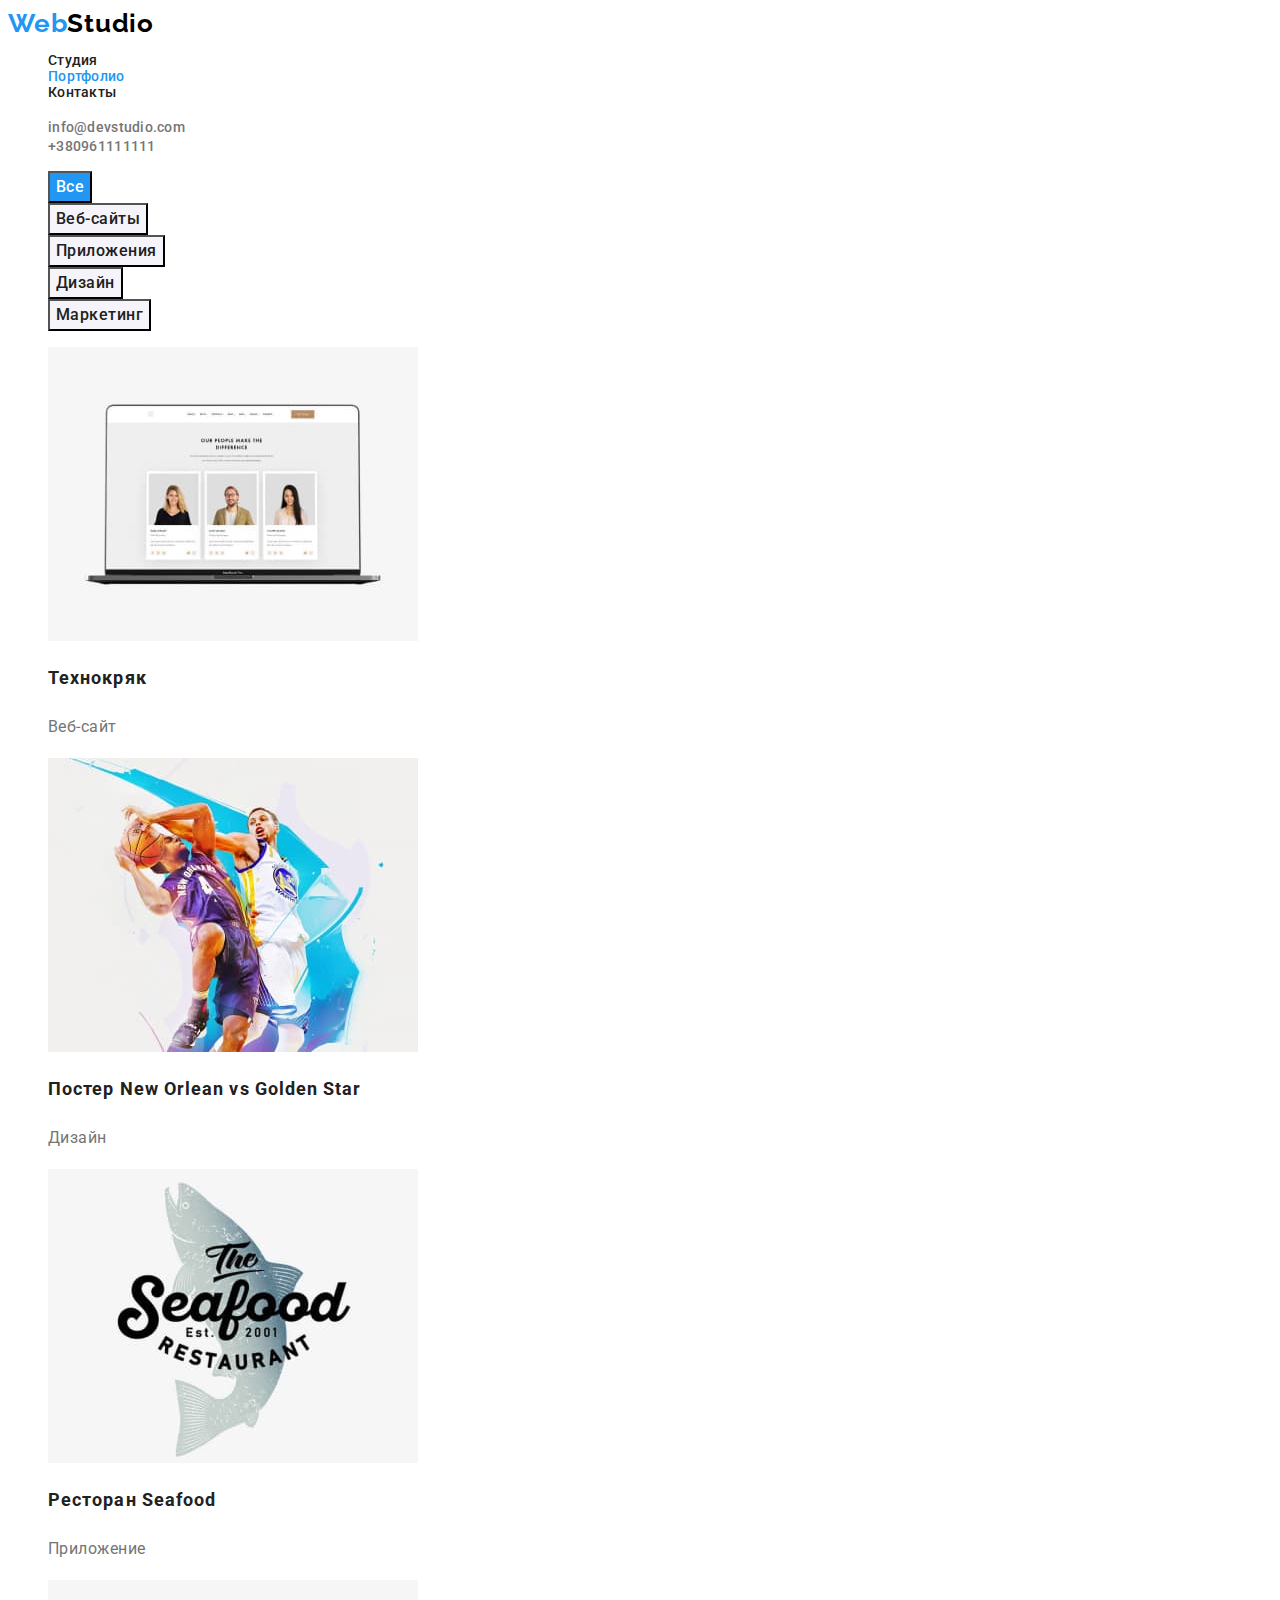
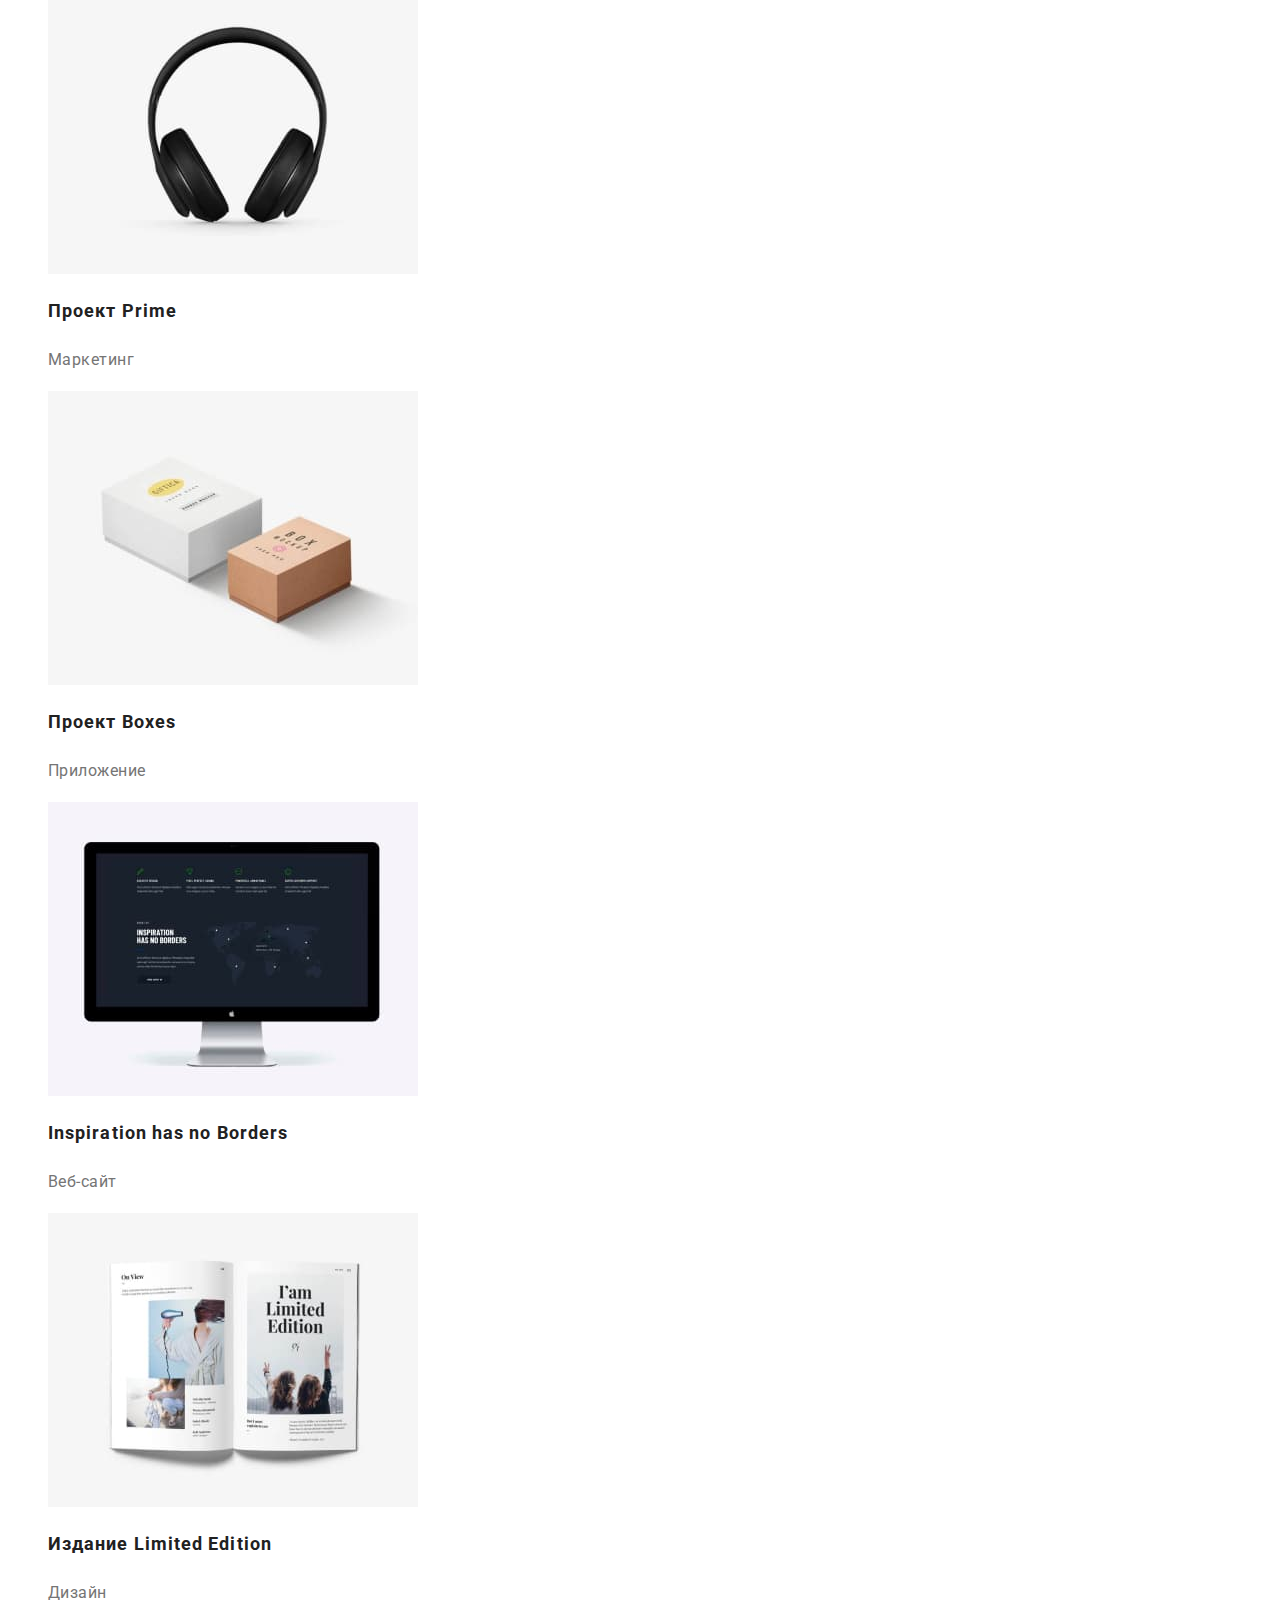
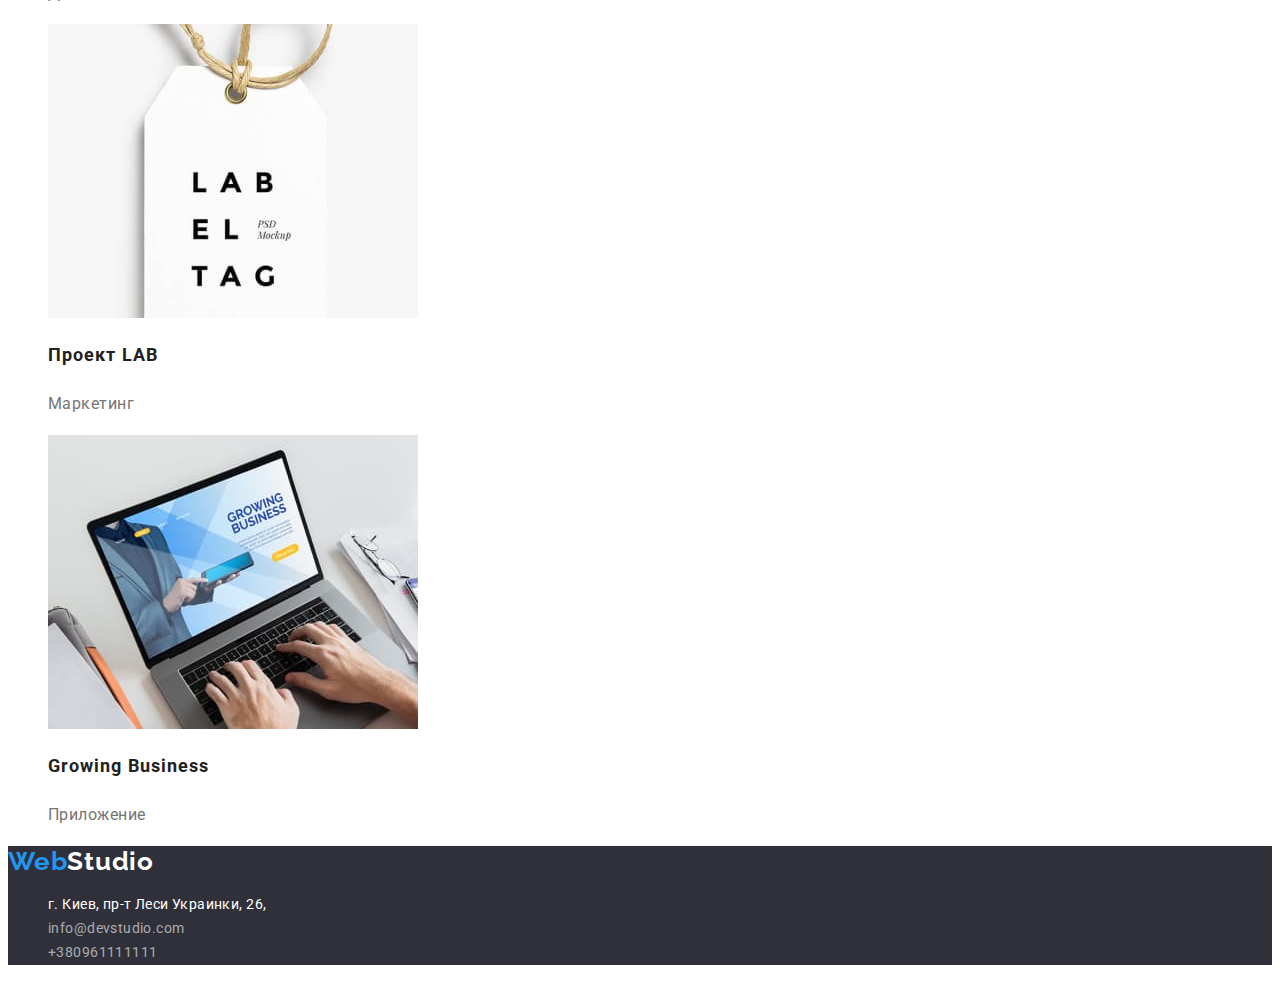
==== portfolio.html @ 04b20e1b "Копирует файлы с ДЗ2" ====
<!DOCTYPE html>
<html lang="en">
  <head>
    <meta charset="UTF-8" />
    <meta http-equiv="X-UA-Compatible" content="IE=edge" />
    <meta name="viewport" content="width=device-width, initial-scale=1.0" />
    <title>Портфолио</title>
    <link rel="preconnect" href="https://fonts.googleapis.com" />
    <link rel="preconnect" href="https://fonts.gstatic.com" crossorigin />
    <link
      href="https://fonts.googleapis.com/css2?family=Raleway:wght@400;700&family=Roboto:wght@400;500;700;900&display=swap"
      rel="stylesheet"
    />
    <link rel="stylesheet" href="./css/styles.css" />
  </head>
  <body>
    <header>
      <a href="./index.html" class="logo" lang="en"> Web<span class="logo-header">Studio</span></a>
      <nav>
        <ul class="nav list-item">
          <li><a href="./index.html" class="nav-link">Студия</a></li>
          <li><a href="./portfolio.html" aria-current="page" class="nav-link">Портфолио</a></li>
          <li><a href="" class="nav-link">Контакты</a></li>
        </ul>
      </nav>
      <ul class="nav-contacts list-item">
        <li><a href="mailto:info@devstudio.com" class="nav-mail">info@devstudio.com</a></li>
        <li><a href="tel:+380961111111" class="nav-tel">+380961111111</a></li>
      </ul>
    </header>
    <main>
      <section>
        <!--Скрытый заголовок Примеры проектов-->
        <h1 class="visually-hidden">Примеры проектов</h1>
        <ul class="portfolio list-item">
          <li><button type="button" class="portfolio-btn current-button">Все</button></li>
          <li><button type="button" class="portfolio-btn">Веб-сайты</button></li>
          <li><button type="button" class="portfolio-btn">Приложения</button></li>
          <li><button type="button" class="portfolio-btn">Дизайн</button></li>
          <li><button type="button" class="portfolio-btn">Маркетинг</button></li>
        </ul>
        <ul class="project list-item">
          <li>
            <a href="" class="project-link">
              <img src="./images/technokryak.jpg" alt="Технокряк" width="370" height="294" />
              <h2 class="project-title">Технокряк</h2>
              <p class="project-type">Веб-сайт</p>
            </a>
          </li>
          <li>
            <a href="" class="project-link">
              <img
                src="./images/new-orlean.jpg"
                alt="New Orlean vs Golden Star"
                width="370"
                height="294"
              />
              <h2 class="project-title">
                Постер
                <span lang="en">New Orlean vs Golden Star</span>
              </h2>
              <p class="project-type">Дизайн</p>
            </a>
          </li>
          <li>
            <a href="" class="project-link">
              <img src="./images/seafood.jpg" alt="Seafood" width="370" height="294" />
              <h2 class="project-title">
                Ресторан
                <span lang="en">Seafood</span>
              </h2>
              <p class="project-type">Приложение</p>
            </a>
          </li>
          <li>
            <a href="" class="project-link">
              <img src="./images/prime.jpg" alt="Prime" width="370" height="294" />
              <h2 class="project-title">
                Проект
                <span lang="en">Prime</span>
              </h2>
              <p class="project-type">Маркетинг</p>
            </a>
          </li>
          <li>
            <a href="" class="project-link">
              <img src="./images/boxes.jpg" alt="Boxes" width="370" height="294" />
              <h2 class="project-title">
                Проект
                <span lang="en">Boxes</span>
              </h2>
              <p class="project-type">Приложение</p>
            </a>
          </li>
          <li>
            <a href="" class="project-link">
              <img
                src="./images/inspiration.jpg"
                alt="Inspiration has no Border"
                width="370"
                height="294"
              />
              <h2 class="project-title" lang="en">Inspiration has no Borders</h2>
              <p class="project-type">Веб-сайт</p>
            </a>
          </li>
          <li>
            <a href="" class="project-link">
              <img
                src="./images/limited-edition.jpg"
                alt="Limited Edition"
                width="370"
                height="294"
              />
              <h2 class="project-title">
                Издание
                <span lang="en">Limited Edition</span>
              </h2>
              <p class="project-type">Дизайн</p>
            </a>
          </li>
          <li>
            <a href="" class="project-link">
              <img src="./images/lab.jpg" alt="LAB" width="370" height="294" />
              <h2 class="project-title">
                Проект
                <span lang="en">LAB</span>
              </h2>
              <p class="project-type">Маркетинг</p>
            </a>
          </li>
          <li>
            <a href="" class="project-link">
              <img
                src="./images/growing-business.jpg"
                alt="Growing Business"
                width="370"
                height="294"
              />
              <h2 class="project-title" lang="en">Growing Business</h2>
              <p class="project-type">Приложение</p>
            </a>
          </li>
        </ul>
      </section>
    </main>
    <footer class="footer">
      <a href="./index.html" class="logo" lang="en">Web<span class="logo-footer">Studio</span> </a>
      <address>
        <ul class="footer-contacts list-item">
          <li><a href="" class="footer-address">г. Киев, пр-т Леси Украинки, 26,</a> <br /></li>
          <li><a href="mailto:info@devstudio.com" class="footer-mail">info@devstudio.com</a></li>
          <li><a href="tel:+380961111111" class="footer-tel">+380961111111</a></li>
        </ul>
      </address>
    </footer>
  </body>
</html>
---- css/styles.css ----
/* основной цвет фона - #FFFFFF
вторичный цвет фона - #F5F4FA
цвет заголовков - #212121
цвет текста - #757575
цвет акцента, ховера фокуса - #2196F3
ховер кнопки "заказать услугу" - #188ce8

цвета лого - #2196F3  #000000 #FFFFFF
цвет тел и емейл в футере - rgba(255, 255, 255, 0.6) 
бекграунд цвет футера и заглушки героя - #2F303A */

.visually-hidden {
  position: absolute;
  white-space: nowrap;
  width: 1px;
  height: 1px;
  overflow: hidden;
  border: 0;
  padding: 0;
  clip: rect(0 0 0 0);
  clip-path: inset(50%);
  margin: -1px;
}

:root {
  --main-background-color: #ffffff;
  --secondary-background-color: #f5f4fa;
  --title-color: #212121;
  --text-color: #757575;
  --active-hover-focus-current: #2196f3;
  --main-logo: #2196f3;
  --hover-btn: #188ce8;
  --logo-header: #000000;
  --logo-footer: #ffffff;
  --contacts-footer: rgba(255, 255, 255, 0.6);
  --background-footer-hero: #2f303a;
}

body {
  color: var(--text-color);
  background-color: var(--main-background-color);
  font-family: 'Roboto', sans-serif;
}

.logo {
  color: var(--main-logo);
  font-family: 'Raleway', sans-serif;
  text-decoration: none;
  font-weight: 700;
  font-size: 26px;
  line-height: 1.19;
  letter-spacing: 0.03em;
}

.logo-header {
  color: var(--logo-header);
}

.logo-footer {
  color: var(--logo-footer);
}

.list-item {
  list-style: none;
}

.nav {
  font-weight: 500;
  font-size: 14px;
  line-height: 1.14;
  letter-spacing: 0.02em;
}

.nav-tel,
.nav-mail {
  text-decoration: none;
  color: var(--text-color);
  font-weight: 500;
  font-size: 14px;
  line-height: 1.14;
  letter-spacing: 0.02em;
}

.nav-link {
  color: var(--title-color);
  text-decoration: none;
}

.nav-link:hover,
.nav-link:focus,
.nav-tel:hover,
.nav-tel:focus,
.nav-mail:hover,
.nav-mail:focus,
.footer-mail:hover,
.footer-mail:focus,
.footer-tel:hover,
.footer-tel:focus,
.footer-address:hover,
.footer-address:focus {
  color: var(--active-hover-focus-current);
}

[aria-current] {
  color: var(--active-hover-focus-current);
}

.hero-dummy {
  background-color: var(--background-footer-hero);
}

.hero-title {
  color: #ffffff;
  text-transform: uppercase;
  font-weight: 900;
  font-size: 44px;
  line-height: 1.36;
  text-align: center;
  letter-spacing: 0.06em;
}
.btn {
  font-family: inherit;
  color: #ffffff;
  background-color: var(--active-hover-focus-current);
  font-weight: 700;
  font-size: 16px;
  line-height: 1.88;
  text-align: center;
  letter-spacing: 0.06em;
  cursor: pointer;
}

.btn:hover {
  background-color: var(--hover-btn);
}

.features {
  color: var(--title-color);
  text-transform: uppercase;
  font-weight: 700;
  font-size: 14px;
  line-height: 1.14;
  letter-spacing: 0.03em;
}

.features-text {
  color: var(--text-color);
  font-size: 14px;
  line-height: 1.71;
  letter-spacing: 0.03em;
}

.work {
  color: var(--title-color);
  font-weight: 700;
  font-size: 36px;
  line-height: 1.17;
  text-align: center;
  letter-spacing: 0.03em;
}

.members {
  color: var(--title-color);
  font-weight: 700;
  font-size: 36px;
  line-height: 1.17;
  text-align: center;
  letter-spacing: 0.03em;
}

.member {
  color: var(--title-color);
  font-weight: 500;
  font-size: 16px;
  line-height: 1.19;
  text-align: center;
  letter-spacing: 0.03em;
}
.member-position {
  color: var(--text-color);
  font-size: 16px;
  line-height: 1.19;
  text-align: center;
  letter-spacing: 0.03em;
}

.footer-contacts {
  font-style: normal;
}

.footer-tel,
.footer-mail {
  font-size: 14px;
  line-height: 1.71;
  letter-spacing: 0.03em;
  color: var(--contacts-footer);
  text-decoration: none;
}

.footer-address {
  font-size: 14px;
  line-height: 1.71;
  letter-spacing: 0.03em;
  color: #ffffff;
  text-decoration: none;
}

.project-link {
  text-decoration: none;
}

.project-title {
  color: var(--title-color);
  font-weight: 700;
  font-size: 18px;
  line-height: 2;
  letter-spacing: 0.06em;
}

.project-type {
  color: var(--text-color);
  font-size: 16px;
  line-height: 1.88;
  letter-spacing: 0.03em;
}

.portfolio-btn {
  font-family: inherit;
  color: var(--title-color);
  background-color: var(--secondary-background-color);
  font-weight: 500;
  font-size: 16px;
  line-height: 1.63;
  text-align: center;
  letter-spacing: 0.03em;
  cursor: pointer;
}

.current-button {
  background-color: var(--active-hover-focus-current);
  color: #ffffff;
}

.portfolio-btn:hover,
.portfolio-btn:focus {
  color: #ffffff;
  background-color: #2196f3;
}

.logo-footer {
  color: var(--main-background-color);
  font-family: 'Raleway', sans-serif;
  text-decoration: none;
}

.footer {
  background-color: var(--background-footer-hero);
}
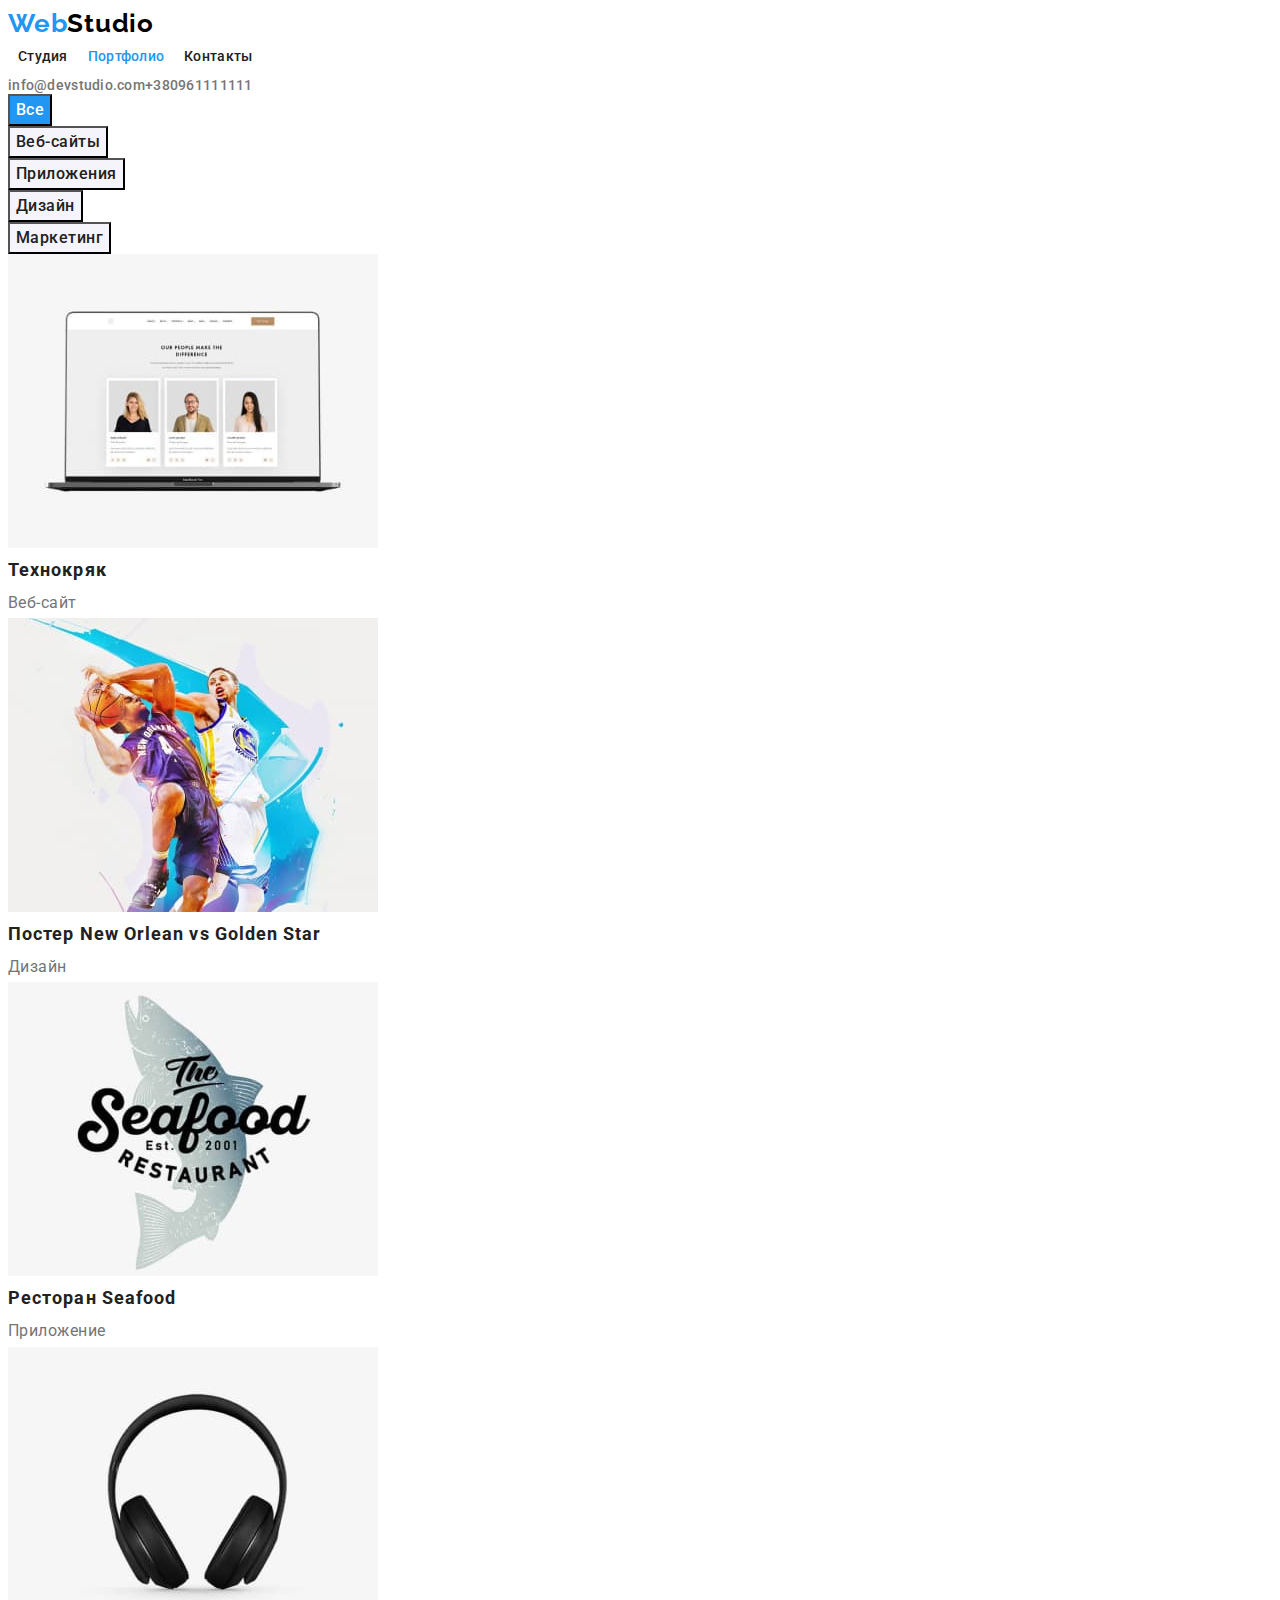
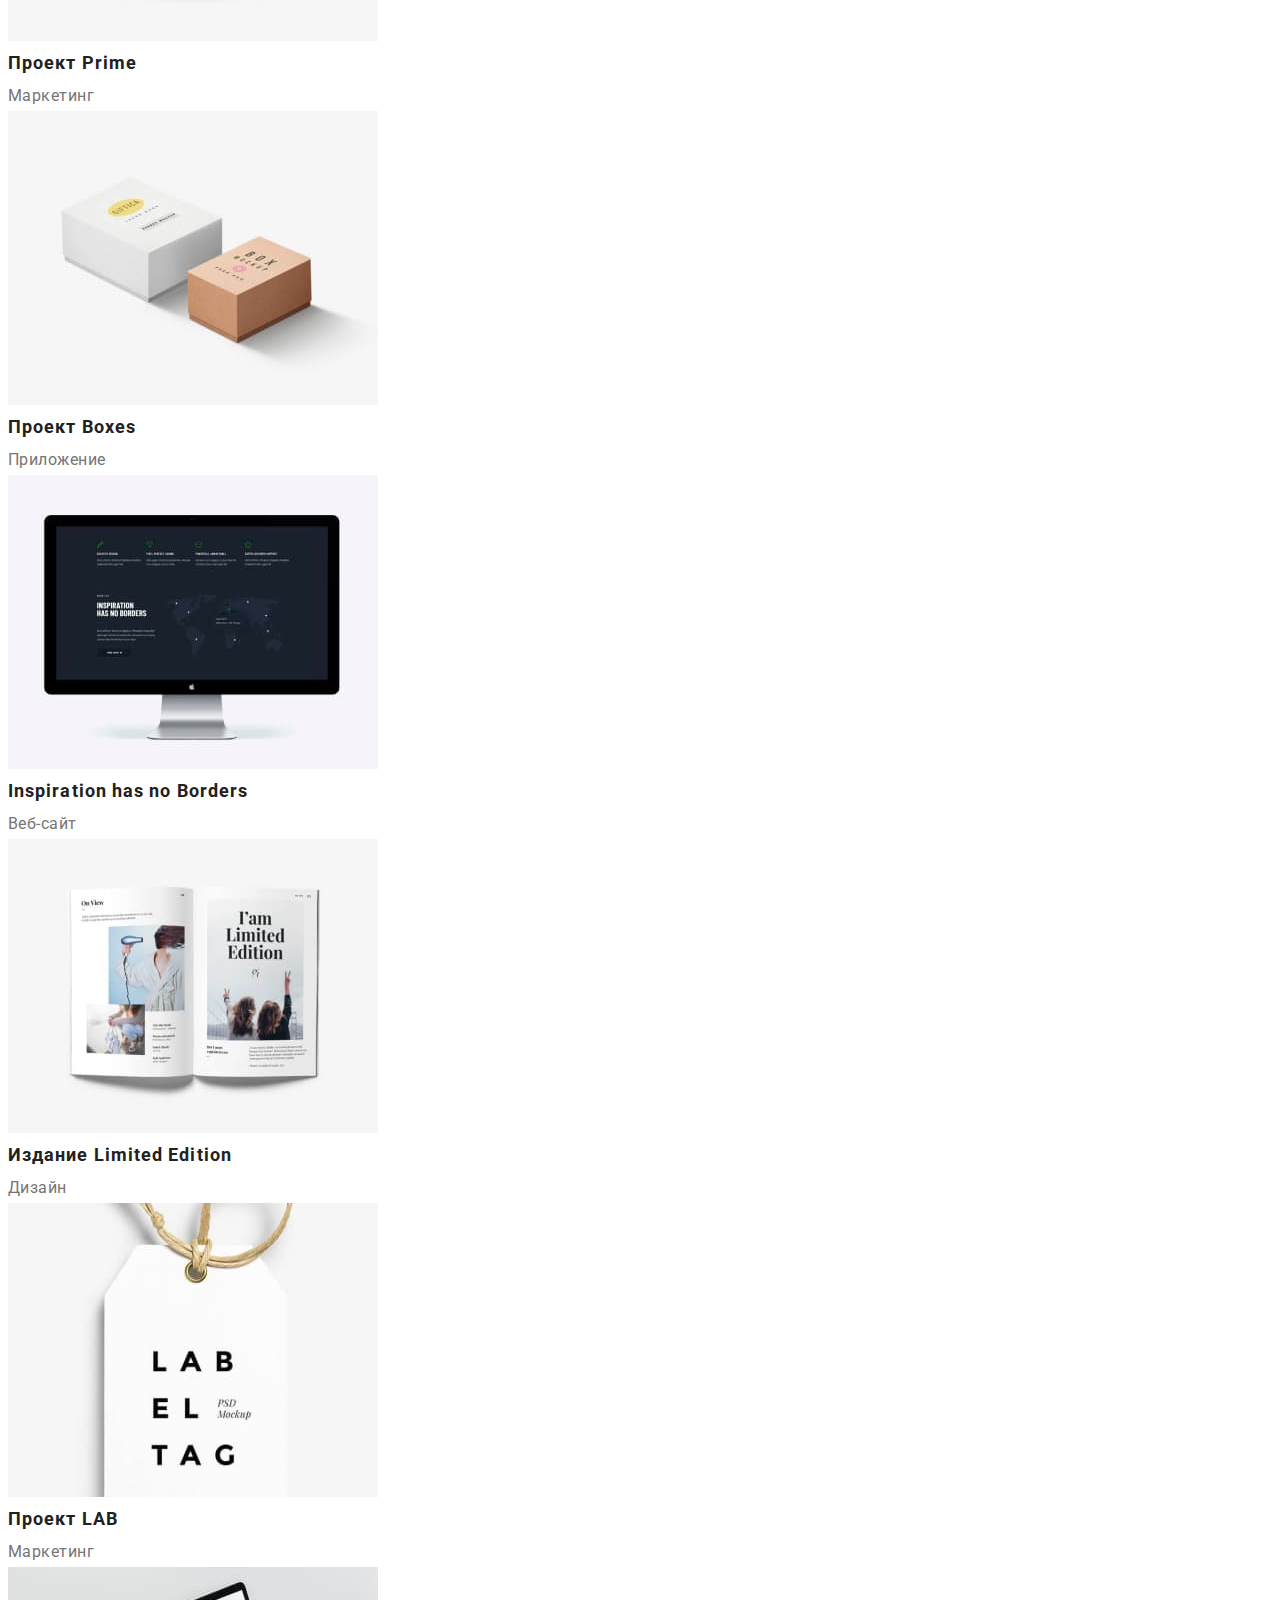
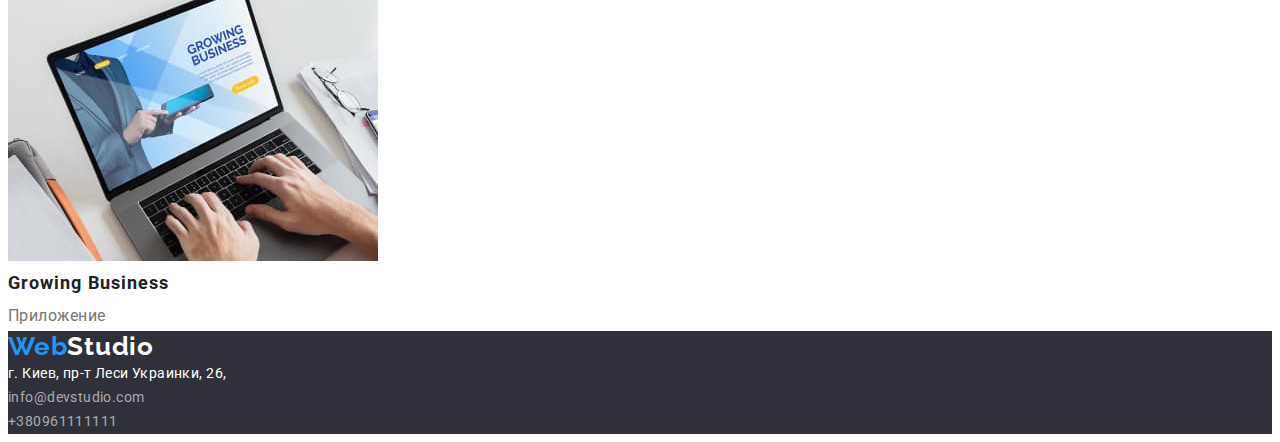
==== commit 6333bc6f: "Оформление навигации через flex" ====
--- a/portfolio.html
+++ b/portfolio.html
@@ -11,6 +11,7 @@
       href="https://fonts.googleapis.com/css2?family=Raleway:wght@400;700&family=Roboto:wght@400;500;700;900&display=swap"
       rel="stylesheet"
     />
+    <link rel="stylesheet" href="node_modules/modern-normalize/modern-normalize.css" />
     <link rel="stylesheet" href="./css/styles.css" />
   </head>
   <body>
--- a/css/styles.css
+++ b/css/styles.css
@@ -36,12 +36,36 @@
   --background-footer-hero: #2f303a;
 }
 
+p,
+h1,
+h2,
+h3,
+h4,
+h5,
+h6 {
+  margin: 0;
+}
+
+ul,
+ol {
+  margin: 0;
+  padding-left: 0;
+}
+
 body {
   color: var(--text-color);
   background-color: var(--main-background-color);
   font-family: 'Roboto', sans-serif;
 }
 
+.container {
+  width: 1200px;
+  margin-left: auto;
+  margin-right: auto;
+  padding-left: 15px;
+  padding-right: 15px;
+  outline: 2px solid red;
+}
 .logo {
   color: var(--main-logo);
   font-family: 'Raleway', sans-serif;
@@ -65,12 +89,17 @@
 }
 
 .nav {
+  display: flex;
   font-weight: 500;
   font-size: 14px;
   line-height: 1.14;
   letter-spacing: 0.02em;
 }
 
+.nav-contacts {
+  display: flex;
+}
+
 .nav-tel,
 .nav-mail {
   text-decoration: none;
@@ -81,9 +110,23 @@
   letter-spacing: 0.02em;
 }
 
+.nav-item {
+  background-color: teal;
+}
+
+.nav-item + .nav-item {
+  margin-left: 50px;
+}
+
 .nav-link {
-  color: var(--title-color);
-  text-decoration: none;
+  display: block;
+  padding: 10px;
+  color: var(--title-color);
+  text-decoration: none;
+}
+
+.nav-contacts-item + .nav-contacts-item {
+  margin-left: 50px;
 }
 
 .nav-link:hover,
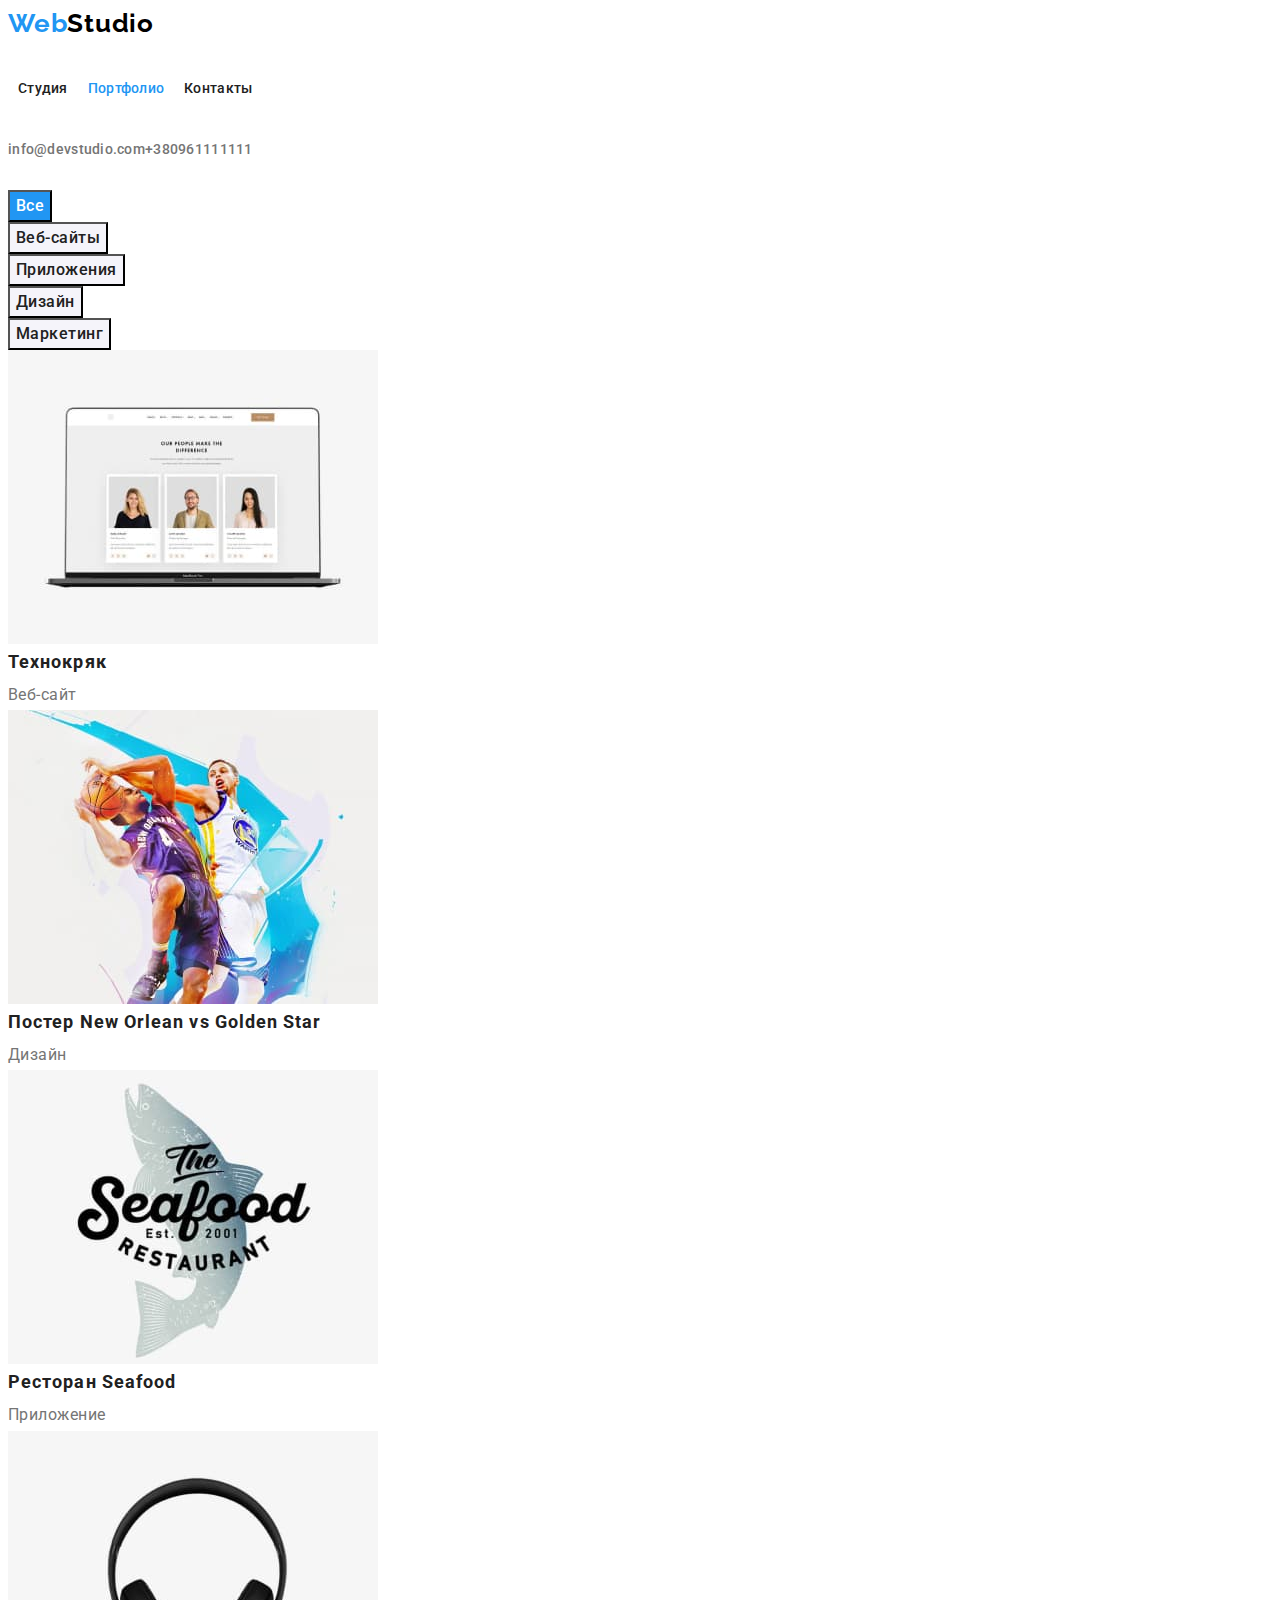
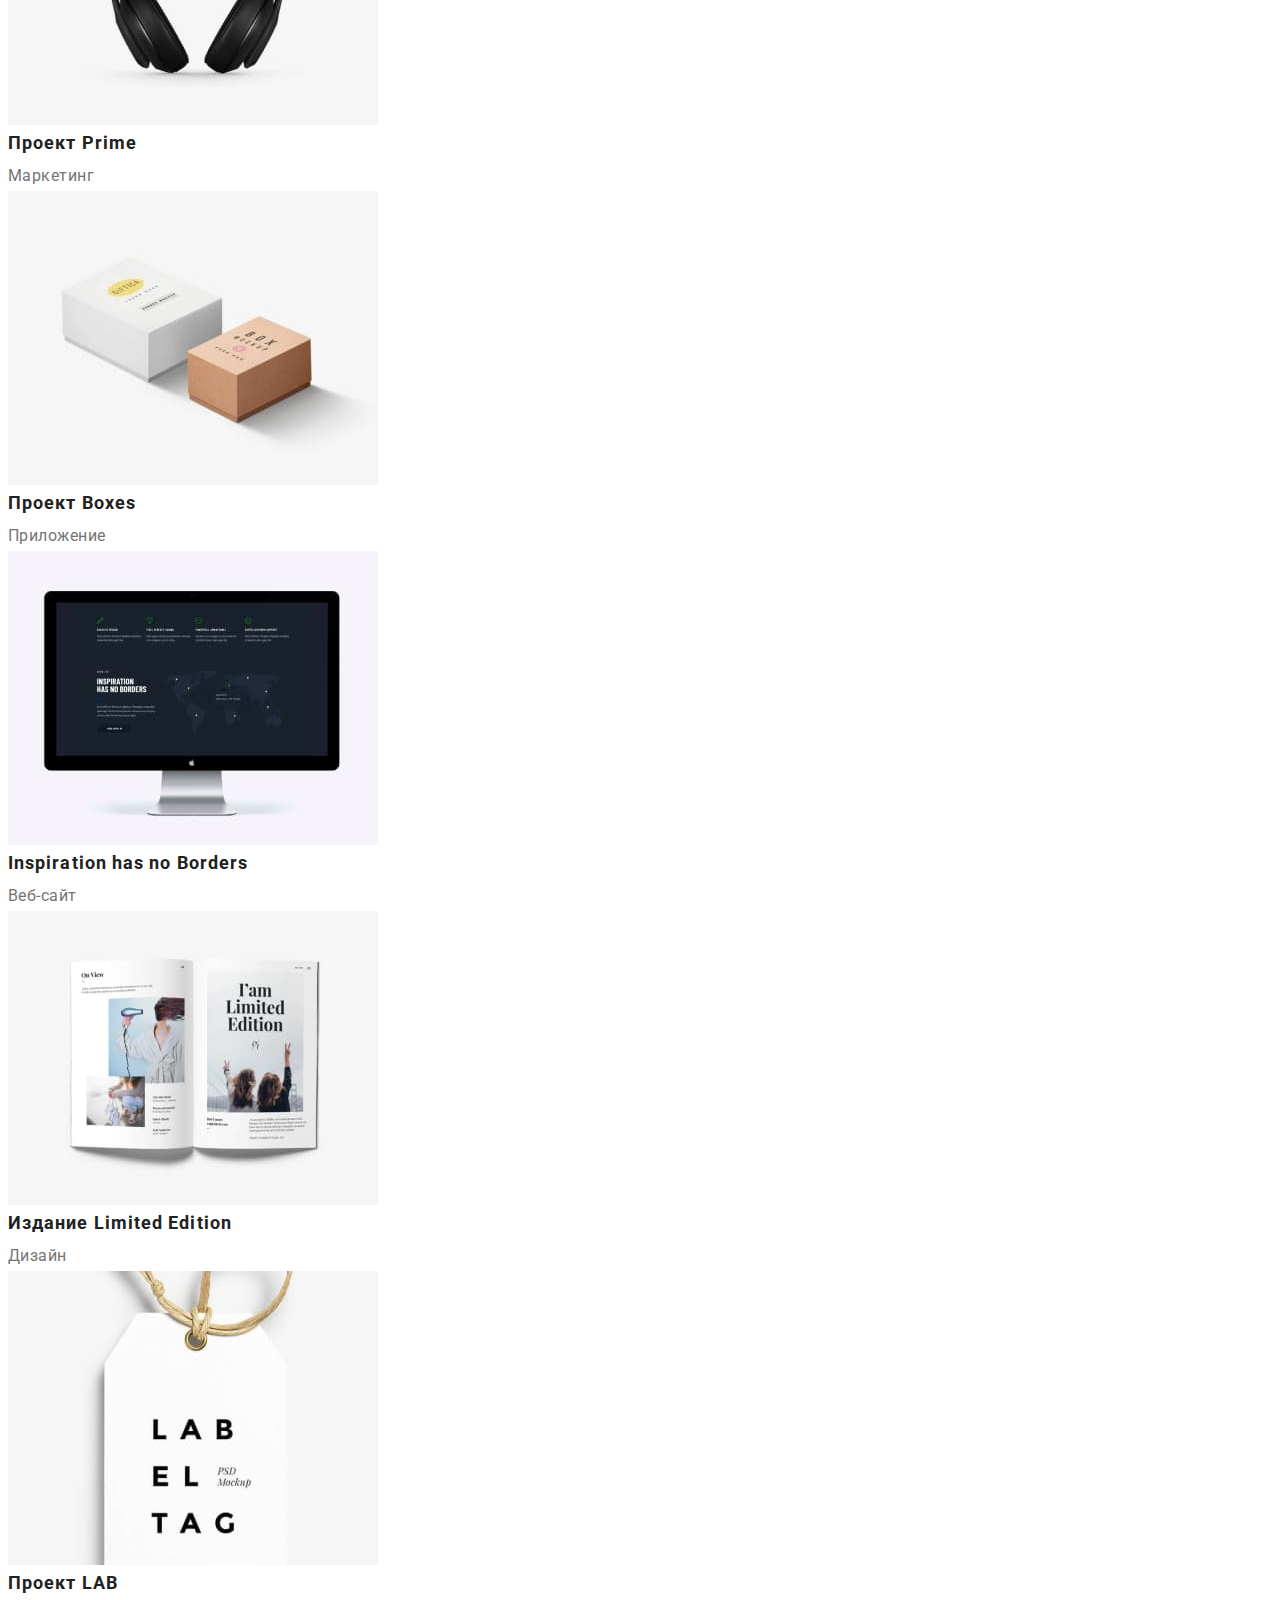
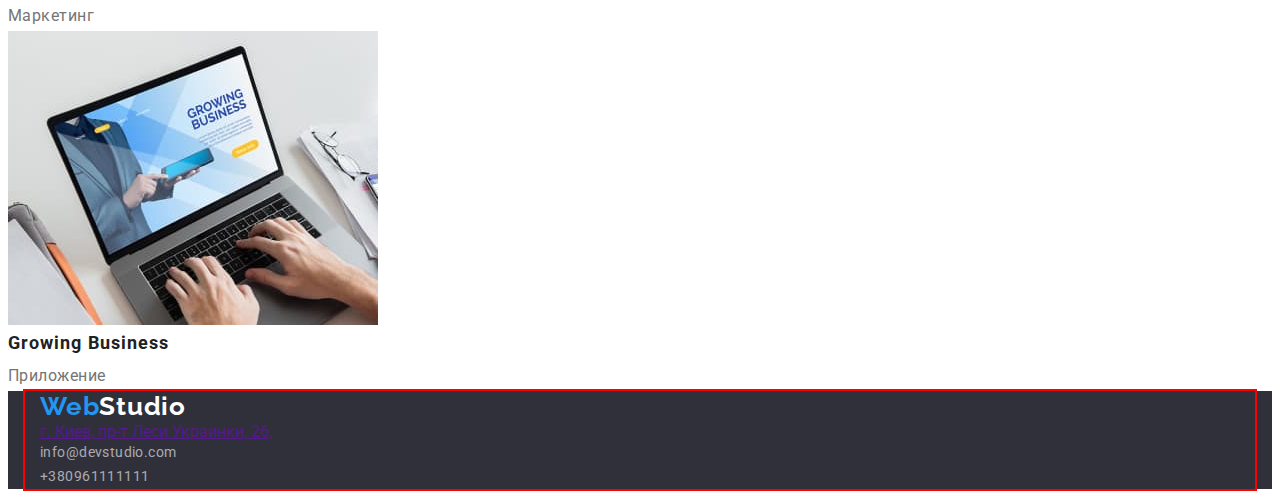
==== commit e2b57b2d: "Оформляет геометрию index.html" ====
--- a/portfolio.html
+++ b/portfolio.html
@@ -11,7 +11,13 @@
       href="https://fonts.googleapis.com/css2?family=Raleway:wght@400;700&family=Roboto:wght@400;500;700;900&display=swap"
       rel="stylesheet"
     />
-    <link rel="stylesheet" href="node_modules/modern-normalize/modern-normalize.css" />
+    <link
+      rel="stylesheet"
+      href="https://cdnjs.cloudflare.com/ajax/libs/modern-normalize/1.1.0/modern-normalize.min.css"
+      integrity="sha512-wpPYUAdjBVSE4KJnH1VR1HeZfpl1ub8YT/NKx4PuQ5NmX2tKuGu6U/JRp5y+Y8XG2tV+wKQpNHVUX03MfMFn9Q=="
+      crossorigin="anonymous"
+      referrerpolicy="no-referrer"
+    />
     <link rel="stylesheet" href="./css/styles.css" />
   </head>
   <body>
@@ -146,14 +152,18 @@
       </section>
     </main>
     <footer class="footer">
-      <a href="./index.html" class="logo" lang="en">Web<span class="logo-footer">Studio</span> </a>
-      <address>
-        <ul class="footer-contacts list-item">
-          <li><a href="" class="footer-address">г. Киев, пр-т Леси Украинки, 26,</a> <br /></li>
-          <li><a href="mailto:info@devstudio.com" class="footer-mail">info@devstudio.com</a></li>
-          <li><a href="tel:+380961111111" class="footer-tel">+380961111111</a></li>
-        </ul>
-      </address>
+      <div class="container">
+        <a href="./index.html" class="logo" lang="en"
+          >Web<span class="logo-footer">Studio</span>
+        </a>
+        <address>
+          <ul class="footer-contacts list-item">
+            <li><a href="" class="footer-address">г. Киев, пр-т Леси Украинки, 26,</a> <br /></li>
+            <li><a href="mailto:info@devstudio.com" class="footer-mail">info@devstudio.com</a></li>
+            <li><a href="tel:+380961111111" class="footer-tel">+380961111111</a></li>
+          </ul>
+        </address>
+      </div>
     </footer>
   </body>
 </html>
--- a/css/styles.css
+++ b/css/styles.css
@@ -52,10 +52,19 @@
   padding-left: 0;
 }
 
+img {
+  display: block;
+}
+
 body {
   color: var(--text-color);
   background-color: var(--main-background-color);
   font-family: 'Roboto', sans-serif;
+}
+
+.head-container {
+  display: flex;
+  align-items: center;
 }
 
 .container {
@@ -66,7 +75,15 @@
   padding-right: 15px;
   outline: 2px solid red;
 }
+
+.section {
+  padding-bottom: 94px;
+  padding-top: 94px;
+}
+
 .logo {
+  display: block;
+  margin-right: 93px;
   color: var(--main-logo);
   font-family: 'Raleway', sans-serif;
   text-decoration: none;
@@ -90,6 +107,8 @@
 
 .nav {
   display: flex;
+  margin-bottom: 32px;
+  margin-top: 32px;
   font-weight: 500;
   font-size: 14px;
   line-height: 1.14;
@@ -98,6 +117,9 @@
 
 .nav-contacts {
   display: flex;
+  margin-left: auto;
+  margin-bottom: 32px;
+  margin-top: 32px;
 }
 
 .nav-tel,
@@ -108,10 +130,6 @@
   font-size: 14px;
   line-height: 1.14;
   letter-spacing: 0.02em;
-}
-
-.nav-item {
-  background-color: teal;
 }
 
 .nav-item + .nav-item {
@@ -150,9 +168,14 @@
 
 .hero-dummy {
   background-color: var(--background-footer-hero);
+  text-align: center;
 }
 
 .hero-title {
+  margin-bottom: 30px;
+  margin-left: auto;
+  margin-right: auto;
+  width: 696px;
   color: #ffffff;
   text-transform: uppercase;
   font-weight: 900;
@@ -162,13 +185,19 @@
   letter-spacing: 0.06em;
 }
 .btn {
+  min-width: 200px;
+  min-height: 50px;
+  padding-top: 10px;
+  padding-bottom: 10px;
+  padding-left: 32px;
+  padding-right: 32px;
+  border-radius: 4px;
   font-family: inherit;
   color: #ffffff;
   background-color: var(--active-hover-focus-current);
   font-weight: 700;
   font-size: 16px;
   line-height: 1.88;
-  text-align: center;
   letter-spacing: 0.06em;
   cursor: pointer;
 }
@@ -178,6 +207,7 @@
 }
 
 .features {
+  margin-bottom: 10px;
   color: var(--title-color);
   text-transform: uppercase;
   font-weight: 700;
@@ -186,6 +216,16 @@
   letter-spacing: 0.03em;
 }
 
+.feature-list {
+  display: flex;
+  justify-content: flex-start;
+  gap: 30px;
+}
+
+.feature-item {
+  flex-basis: calc((100% - 90px) / 4);
+}
+
 .features-text {
   color: var(--text-color);
   font-size: 14px;
@@ -194,6 +234,7 @@
 }
 
 .work {
+  margin-bottom: 50px;
   color: var(--title-color);
   font-weight: 700;
   font-size: 36px;
@@ -202,7 +243,17 @@
   letter-spacing: 0.03em;
 }
 
+.project-list {
+  display: flex;
+  gap: 30px;
+}
+
+.list-project {
+  flex-basis: calc((100% - 60px) / 3);
+}
+
 .members {
+  margin-bottom: 50px;
   color: var(--title-color);
   font-weight: 700;
   font-size: 36px;
@@ -211,7 +262,21 @@
   letter-spacing: 0.03em;
 }
 
+.member-list {
+  display: flex;
+  gap: 30px;
+}
+
+.member-item {
+  flex-basis: calc((100% - 60px) / 3);
+}
+
+.member-foto {
+  margin-bottom: 30px;
+}
+
 .member {
+  margin-bottom: 10px;
   color: var(--title-color);
   font-weight: 500;
   font-size: 16px;
@@ -220,6 +285,7 @@
   letter-spacing: 0.03em;
 }
 .member-position {
+  margin-bottom: 30px;
   color: var(--text-color);
   font-size: 16px;
   line-height: 1.19;
@@ -240,7 +306,16 @@
   text-decoration: none;
 }
 
+.footer-mail {
+  margin-bottom: 9px;
+}
+
 .footer-address {
+  margin-top: 10px;
+}
+
+.footer-add {
+  margin-bottom: 9px;
   font-size: 14px;
   line-height: 1.71;
   letter-spacing: 0.03em;
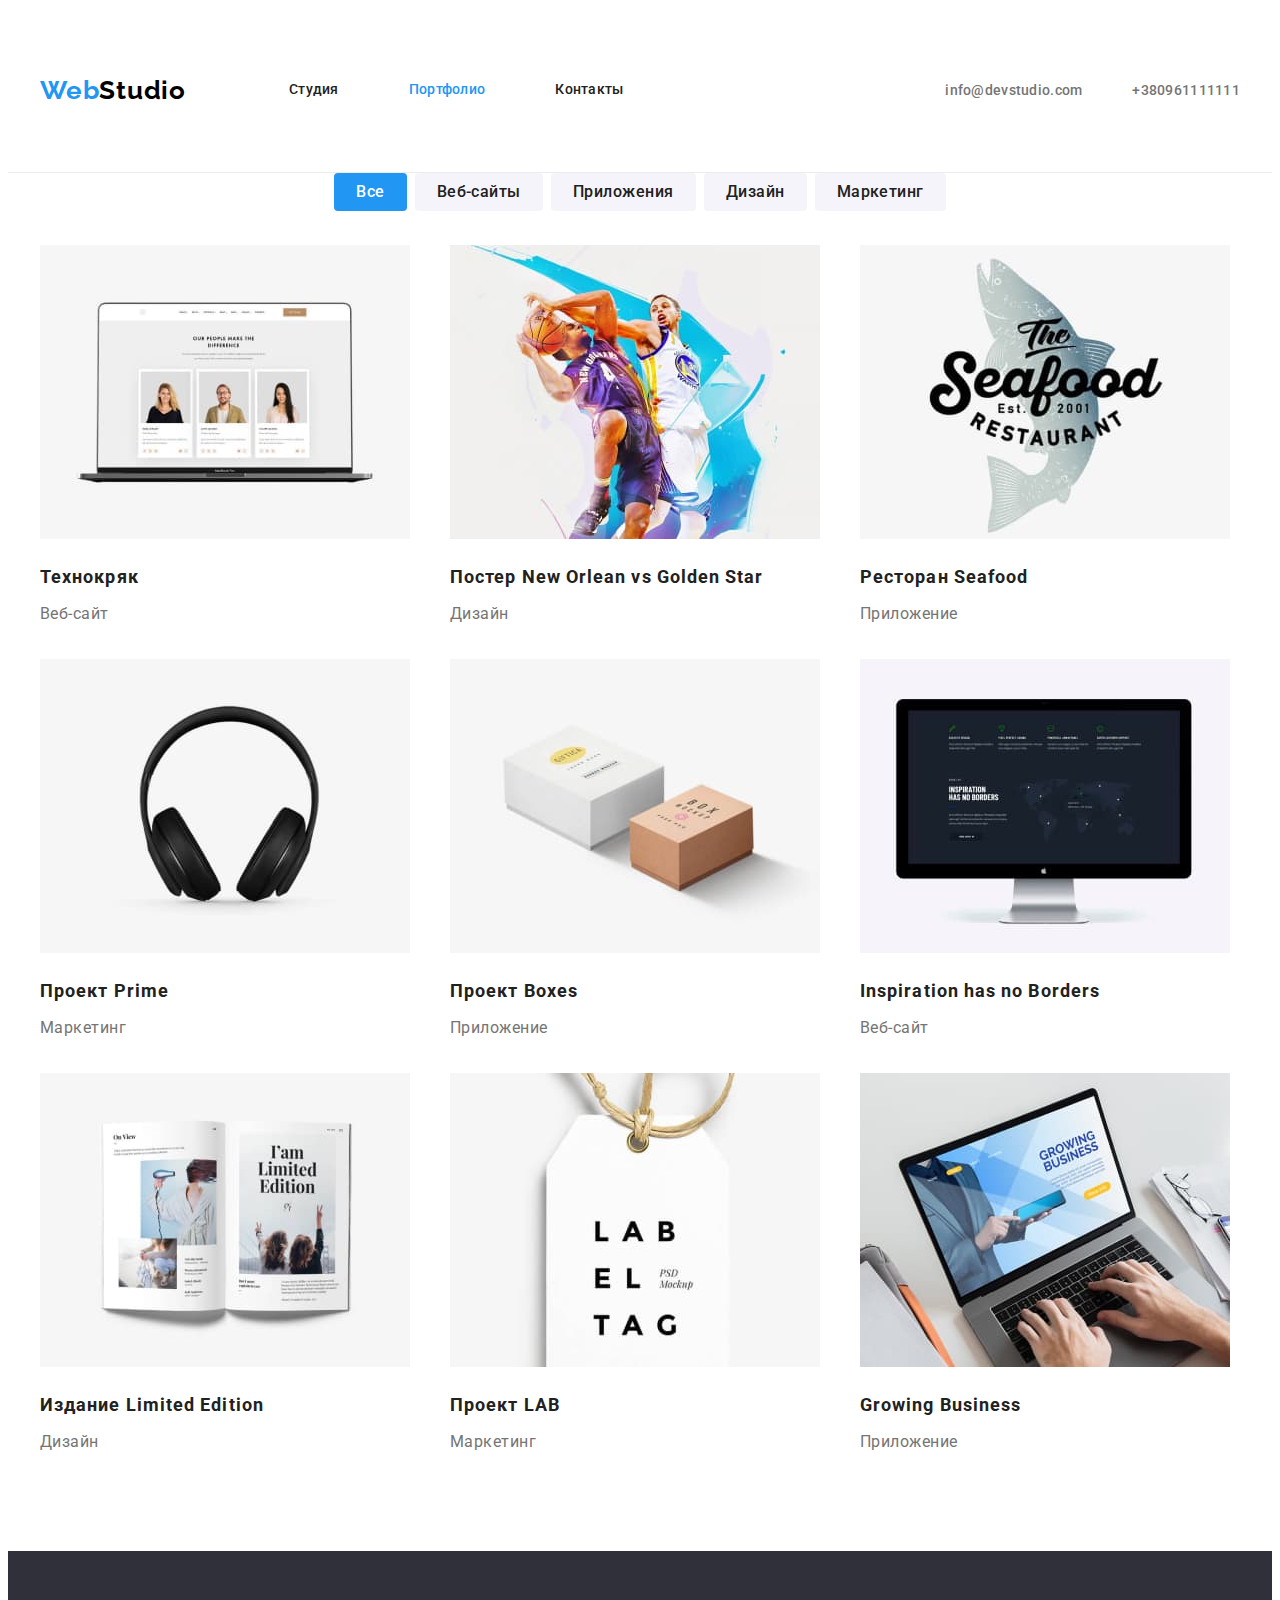
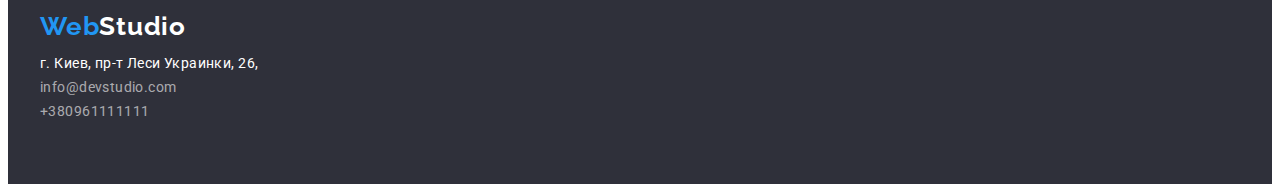
==== commit 0aa2f6ae: "Оформляет геометрию портфолио" ====
--- a/portfolio.html
+++ b/portfolio.html
@@ -21,145 +21,163 @@
     <link rel="stylesheet" href="./css/styles.css" />
   </head>
   <body>
-    <header>
-      <a href="./index.html" class="logo" lang="en"> Web<span class="logo-header">Studio</span></a>
-      <nav>
-        <ul class="nav list-item">
-          <li><a href="./index.html" class="nav-link">Студия</a></li>
-          <li><a href="./portfolio.html" aria-current="page" class="nav-link">Портфолио</a></li>
-          <li><a href="" class="nav-link">Контакты</a></li>
+    <header class="section header-section">
+      <div class="container head-container">
+        <a href="./index.html" class="logo" lang="en">
+          Web<span class="logo-header">Studio</span></a
+        >
+        <nav>
+          <ul class="nav list-item">
+            <li class="nav-item">
+              <a href="./index.html" class="nav-link">Студия</a>
+            </li>
+            <li class="nav-item">
+              <a href="./portfolio.html" aria-current="page" class="nav-link">Портфолио</a>
+            </li>
+            <li class="nav-item"><a href="" class="nav-link">Контакты</a></li>
+          </ul>
+        </nav>
+        <ul class="nav-contacts list-item">
+          <li class="nav-contacts-item">
+            <a href="mailto:info@devstudio.com" class="nav-mail">info@devstudio.com</a>
+          </li>
+          <li class="nav-contacts-item">
+            <a href="tel:+380961111111" class="nav-tel">+380961111111</a>
+          </li>
         </ul>
-      </nav>
-      <ul class="nav-contacts list-item">
-        <li><a href="mailto:info@devstudio.com" class="nav-mail">info@devstudio.com</a></li>
-        <li><a href="tel:+380961111111" class="nav-tel">+380961111111</a></li>
-      </ul>
+      </div>
     </header>
     <main>
-      <section>
-        <!--Скрытый заголовок Примеры проектов-->
-        <h1 class="visually-hidden">Примеры проектов</h1>
-        <ul class="portfolio list-item">
-          <li><button type="button" class="portfolio-btn current-button">Все</button></li>
-          <li><button type="button" class="portfolio-btn">Веб-сайты</button></li>
-          <li><button type="button" class="portfolio-btn">Приложения</button></li>
-          <li><button type="button" class="portfolio-btn">Дизайн</button></li>
-          <li><button type="button" class="portfolio-btn">Маркетинг</button></li>
-        </ul>
-        <ul class="project list-item">
-          <li>
-            <a href="" class="project-link">
-              <img src="./images/technokryak.jpg" alt="Технокряк" width="370" height="294" />
-              <h2 class="project-title">Технокряк</h2>
-              <p class="project-type">Веб-сайт</p>
-            </a>
-          </li>
-          <li>
-            <a href="" class="project-link">
-              <img
-                src="./images/new-orlean.jpg"
-                alt="New Orlean vs Golden Star"
-                width="370"
-                height="294"
-              />
-              <h2 class="project-title">
-                Постер
-                <span lang="en">New Orlean vs Golden Star</span>
-              </h2>
-              <p class="project-type">Дизайн</p>
-            </a>
-          </li>
-          <li>
-            <a href="" class="project-link">
-              <img src="./images/seafood.jpg" alt="Seafood" width="370" height="294" />
-              <h2 class="project-title">
-                Ресторан
-                <span lang="en">Seafood</span>
-              </h2>
-              <p class="project-type">Приложение</p>
-            </a>
-          </li>
-          <li>
-            <a href="" class="project-link">
-              <img src="./images/prime.jpg" alt="Prime" width="370" height="294" />
-              <h2 class="project-title">
-                Проект
-                <span lang="en">Prime</span>
-              </h2>
-              <p class="project-type">Маркетинг</p>
-            </a>
-          </li>
-          <li>
-            <a href="" class="project-link">
-              <img src="./images/boxes.jpg" alt="Boxes" width="370" height="294" />
-              <h2 class="project-title">
-                Проект
-                <span lang="en">Boxes</span>
-              </h2>
-              <p class="project-type">Приложение</p>
-            </a>
-          </li>
-          <li>
-            <a href="" class="project-link">
-              <img
-                src="./images/inspiration.jpg"
-                alt="Inspiration has no Border"
-                width="370"
-                height="294"
-              />
-              <h2 class="project-title" lang="en">Inspiration has no Borders</h2>
-              <p class="project-type">Веб-сайт</p>
-            </a>
-          </li>
-          <li>
-            <a href="" class="project-link">
-              <img
-                src="./images/limited-edition.jpg"
-                alt="Limited Edition"
-                width="370"
-                height="294"
-              />
-              <h2 class="project-title">
-                Издание
-                <span lang="en">Limited Edition</span>
-              </h2>
-              <p class="project-type">Дизайн</p>
-            </a>
-          </li>
-          <li>
-            <a href="" class="project-link">
-              <img src="./images/lab.jpg" alt="LAB" width="370" height="294" />
-              <h2 class="project-title">
-                Проект
-                <span lang="en">LAB</span>
-              </h2>
-              <p class="project-type">Маркетинг</p>
-            </a>
-          </li>
-          <li>
-            <a href="" class="project-link">
-              <img
-                src="./images/growing-business.jpg"
-                alt="Growing Business"
-                width="370"
-                height="294"
-              />
-              <h2 class="project-title" lang="en">Growing Business</h2>
-              <p class="project-type">Приложение</p>
-            </a>
-          </li>
-        </ul>
+      <section class="section section-filters">
+        <div class="container container-portfolio">
+          <!--Скрытый заголовок Примеры проектов-->
+          <h1 class="visually-hidden">Примеры проектов</h1>
+          <ul class="portfolio list-item">
+            <li><button type="button" class="portfolio-btn current-button">Все</button></li>
+            <li><button type="button" class="portfolio-btn">Веб-сайты</button></li>
+            <li><button type="button" class="portfolio-btn">Приложения</button></li>
+            <li><button type="button" class="portfolio-btn">Дизайн</button></li>
+            <li><button type="button" class="portfolio-btn">Маркетинг</button></li>
+          </ul>
+        </div>
+        <div class="container">
+          <ul class="project list-item">
+            <li class="project-item">
+              <a href="" class="project-link">
+                <img src="./images/technokryak.jpg" alt="Технокряк" width="370" height="294" />
+                <h2 class="project-title">Технокряк</h2>
+                <p class="project-type">Веб-сайт</p>
+              </a>
+            </li>
+            <li class="project-item">
+              <a href="" class="project-link">
+                <img
+                  src="./images/new-orlean.jpg"
+                  alt="New Orlean vs Golden Star"
+                  width="370"
+                  height="294"
+                />
+                <h2 class="project-title">
+                  Постер
+                  <span lang="en">New Orlean vs Golden Star</span>
+                </h2>
+                <p class="project-type">Дизайн</p>
+              </a>
+            </li>
+            <li class="project-item">
+              <a href="" class="project-link">
+                <img src="./images/seafood.jpg" alt="Seafood" width="370" height="294" />
+                <h2 class="project-title">
+                  Ресторан
+                  <span lang="en">Seafood</span>
+                </h2>
+                <p class="project-type">Приложение</p>
+              </a>
+            </li>
+            <li class="project-item">
+              <a href="" class="project-link">
+                <img src="./images/prime.jpg" alt="Prime" width="370" height="294" />
+                <h2 class="project-title">
+                  Проект
+                  <span lang="en">Prime</span>
+                </h2>
+                <p class="project-type">Маркетинг</p>
+              </a>
+            </li>
+            <li class="project-item">
+              <a href="" class="project-link">
+                <img src="./images/boxes.jpg" alt="Boxes" width="370" height="294" />
+                <h2 class="project-title">
+                  Проект
+                  <span lang="en">Boxes</span>
+                </h2>
+                <p class="project-type">Приложение</p>
+              </a>
+            </li>
+            <li class="project-item">
+              <a href="" class="project-link">
+                <img
+                  src="./images/inspiration.jpg"
+                  alt="Inspiration has no Border"
+                  width="370"
+                  height="294"
+                />
+                <h2 class="project-title" lang="en">Inspiration has no Borders</h2>
+                <p class="project-type">Веб-сайт</p>
+              </a>
+            </li>
+            <li class="project-item">
+              <a href="" class="project-link">
+                <img
+                  src="./images/limited-edition.jpg"
+                  alt="Limited Edition"
+                  width="370"
+                  height="294"
+                />
+                <h2 class="project-title">
+                  Издание
+                  <span lang="en">Limited Edition</span>
+                </h2>
+                <p class="project-type">Дизайн</p>
+              </a>
+            </li>
+            <li class="project-item">
+              <a href="" class="project-link">
+                <img src="./images/lab.jpg" alt="LAB" width="370" height="294" />
+                <h2 class="project-title">
+                  Проект
+                  <span lang="en">LAB</span>
+                </h2>
+                <p class="project-type">Маркетинг</p>
+              </a>
+            </li>
+            <li class="project-item">
+              <a href="" class="project-link">
+                <img
+                  src="./images/growing-business.jpg"
+                  alt="Growing Business"
+                  width="370"
+                  height="294"
+                />
+                <h2 class="project-title" lang="en">Growing Business</h2>
+                <p class="project-type">Приложение</p>
+              </a>
+            </li>
+          </ul>
+        </div>
       </section>
     </main>
-    <footer class="footer">
+    <footer class="footer section section-footer">
       <div class="container">
         <a href="./index.html" class="logo" lang="en"
           >Web<span class="logo-footer">Studio</span>
         </a>
-        <address>
+        <address class="footer-address">
           <ul class="footer-contacts list-item">
-            <li><a href="" class="footer-address">г. Киев, пр-т Леси Украинки, 26,</a> <br /></li>
-            <li><a href="mailto:info@devstudio.com" class="footer-mail">info@devstudio.com</a></li>
+            <li><a href="" class="footer-add">г. Киев, пр-т Леси Украинки, 26,</a> <br /></li>
+            <li>
+              <a href="mailto:info@devstudio.com" class="footer-mail">info@devstudio.com</a>
+            </li>
             <li><a href="tel:+380961111111" class="footer-tel">+380961111111</a></li>
           </ul>
         </address>
--- a/css/styles.css
+++ b/css/styles.css
@@ -73,12 +73,19 @@
   margin-right: auto;
   padding-left: 15px;
   padding-right: 15px;
-  outline: 2px solid red;
+  /*outline: 2px solid red;*/
 }
 
 .section {
   padding-bottom: 94px;
   padding-top: 94px;
+  /*outline: 2px solid green;*/
+}
+
+.header-section {
+  border-bottom: 1px solid #ececec;
+  padding-top: 32px;
+  padding-bottom: 32px;
 }
 
 .logo {
@@ -192,6 +199,7 @@
   padding-left: 32px;
   padding-right: 32px;
   border-radius: 4px;
+  border: none;
   font-family: inherit;
   color: #ffffff;
   background-color: var(--active-hover-focus-current);
@@ -241,6 +249,10 @@
   line-height: 1.17;
   text-align: center;
   letter-spacing: 0.03em;
+}
+
+.work-section {
+  padding-top: 0;
 }
 
 .project-list {
@@ -323,11 +335,38 @@
   text-decoration: none;
 }
 
+.section-footer {
+  padding-bottom: 60px;
+  padding-top: 60px;
+}
+
+.portfolio {
+  display: flex;
+  justify-content: center;
+  gap: 8px;
+}
+
+.container-portfolio {
+  margin-bottom: 34px;
+}
+
+.project {
+  display: flex;
+  flex-wrap: wrap;
+  gap: 30px;
+}
+
 .project-link {
   text-decoration: none;
 }
 
+.project-item {
+  flex-basis: calc((100% - 60px) / 3);
+}
+
 .project-title {
+  margin-bottom: 4px;
+  margin-top: 20px;
   color: var(--title-color);
   font-weight: 700;
   font-size: 18px;
@@ -341,8 +380,17 @@
   line-height: 1.88;
   letter-spacing: 0.03em;
 }
+.section-filters {
+  padding-top: 0;
+}
 
 .portfolio-btn {
+  border-radius: 4px;
+  padding-top: 6px;
+  padding-bottom: 6px;
+  padding-left: 22px;
+  padding-right: 22px;
+  border: none;
   font-family: inherit;
   color: var(--title-color);
   background-color: var(--secondary-background-color);
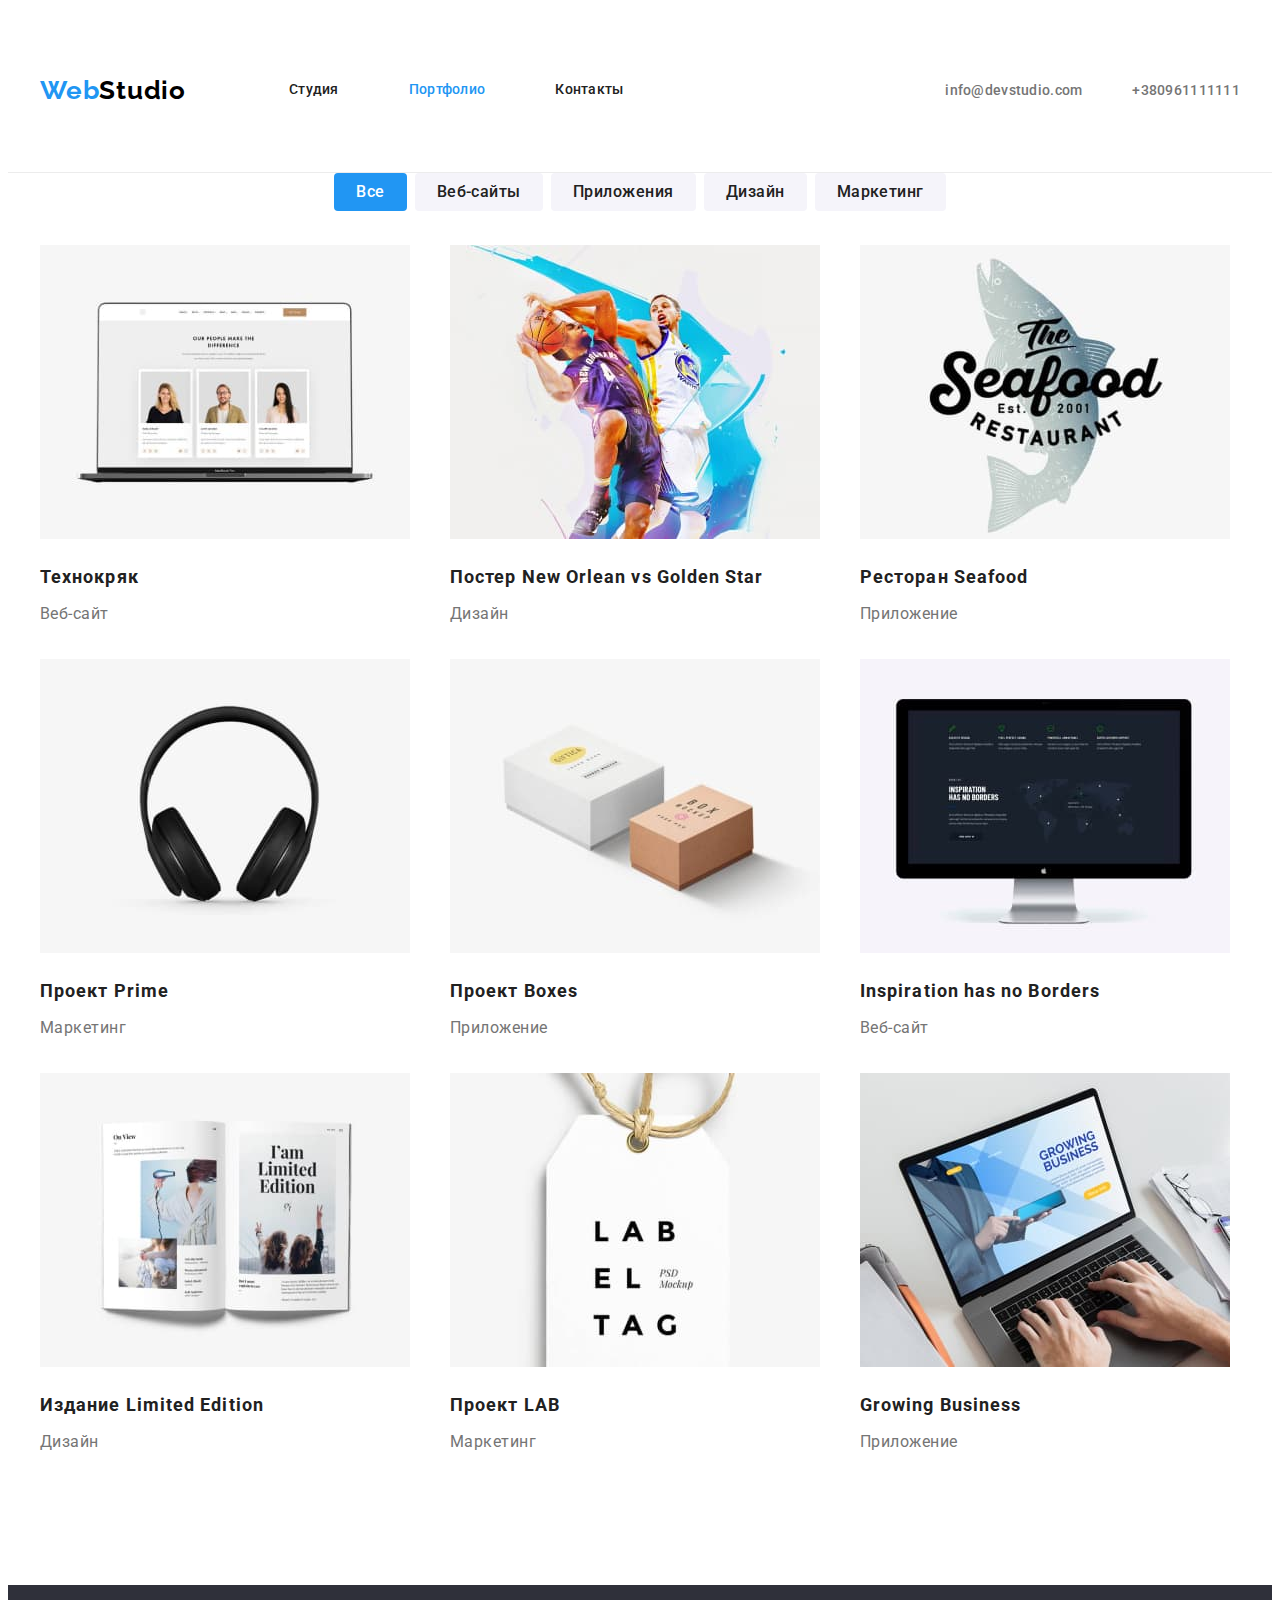
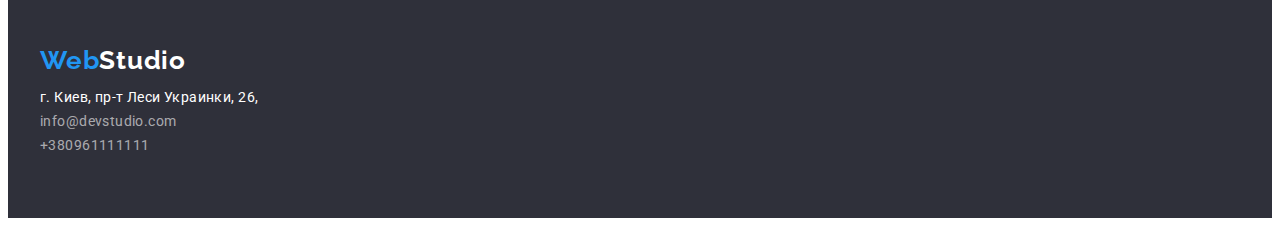
==== commit 07afae19: "Исправляет контейнер в portfolio" ====
--- a/portfolio.html
+++ b/portfolio.html
@@ -59,8 +59,6 @@
             <li><button type="button" class="portfolio-btn">Дизайн</button></li>
             <li><button type="button" class="portfolio-btn">Маркетинг</button></li>
           </ul>
-        </div>
-        <div class="container">
           <ul class="project list-item">
             <li class="project-item">
               <a href="" class="project-link">
--- a/css/styles.css
+++ b/css/styles.css
@@ -344,6 +344,7 @@
   display: flex;
   justify-content: center;
   gap: 8px;
+  margin-bottom: 34px;
 }
 
 .container-portfolio {
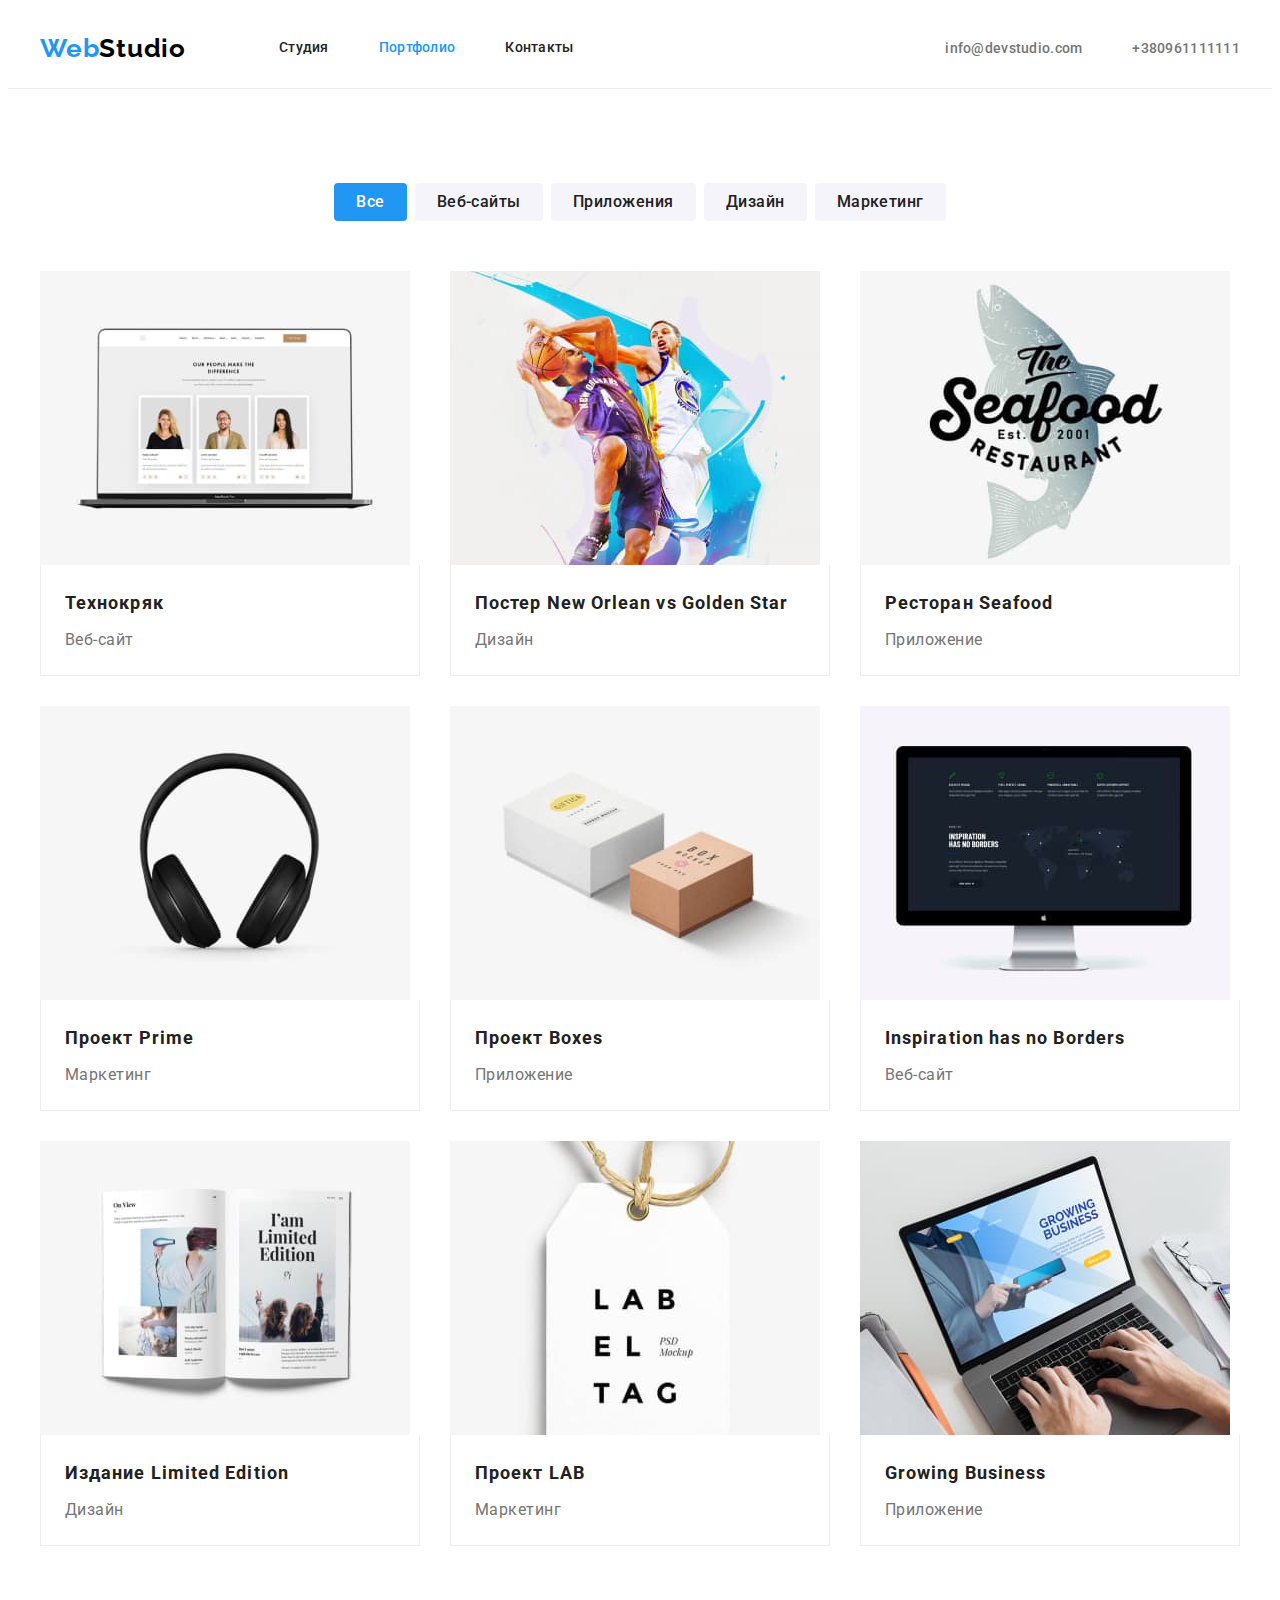
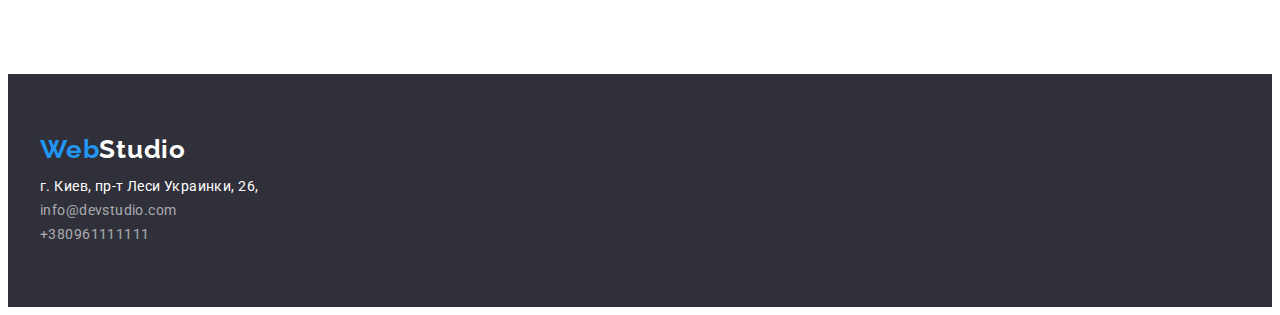
==== commit 6bfa0544: "Исправляет ошибки ДЗ№3" ====
--- a/portfolio.html
+++ b/portfolio.html
@@ -21,7 +21,7 @@
     <link rel="stylesheet" href="./css/styles.css" />
   </head>
   <body>
-    <header class="section header-section">
+    <header class="header-section">
       <div class="container head-container">
         <a href="./index.html" class="logo" lang="en">
           Web<span class="logo-header">Studio</span></a
@@ -63,8 +63,10 @@
             <li class="project-item">
               <a href="" class="project-link">
                 <img src="./images/technokryak.jpg" alt="Технокряк" width="370" height="294" />
+                <div class="project-description">
                 <h2 class="project-title">Технокряк</h2>
                 <p class="project-type">Веб-сайт</p>
+              </div>
               </a>
             </li>
             <li class="project-item">
@@ -75,41 +77,49 @@
                   width="370"
                   height="294"
                 />
+                <div class="project-description">
                 <h2 class="project-title">
                   Постер
                   <span lang="en">New Orlean vs Golden Star</span>
                 </h2>
                 <p class="project-type">Дизайн</p>
+              </div>
               </a>
             </li>
             <li class="project-item">
               <a href="" class="project-link">
                 <img src="./images/seafood.jpg" alt="Seafood" width="370" height="294" />
+                <div class="project-description">
                 <h2 class="project-title">
                   Ресторан
                   <span lang="en">Seafood</span>
                 </h2>
                 <p class="project-type">Приложение</p>
+              </div>
               </a>
             </li>
             <li class="project-item">
               <a href="" class="project-link">
                 <img src="./images/prime.jpg" alt="Prime" width="370" height="294" />
+                <div class="project-description">
                 <h2 class="project-title">
                   Проект
                   <span lang="en">Prime</span>
                 </h2>
                 <p class="project-type">Маркетинг</p>
+              </div>
               </a>
             </li>
             <li class="project-item">
               <a href="" class="project-link">
                 <img src="./images/boxes.jpg" alt="Boxes" width="370" height="294" />
+                <div class="project-description">
                 <h2 class="project-title">
                   Проект
                   <span lang="en">Boxes</span>
                 </h2>
                 <p class="project-type">Приложение</p>
+              </div>
               </a>
             </li>
             <li class="project-item">
@@ -120,8 +130,10 @@
                   width="370"
                   height="294"
                 />
+                <div class="project-description">
                 <h2 class="project-title" lang="en">Inspiration has no Borders</h2>
                 <p class="project-type">Веб-сайт</p>
+              </div>
               </a>
             </li>
             <li class="project-item">
@@ -132,21 +144,25 @@
                   width="370"
                   height="294"
                 />
+                <div class="project-description">
                 <h2 class="project-title">
                   Издание
                   <span lang="en">Limited Edition</span>
                 </h2>
                 <p class="project-type">Дизайн</p>
+              </div>
               </a>
             </li>
             <li class="project-item">
               <a href="" class="project-link">
                 <img src="./images/lab.jpg" alt="LAB" width="370" height="294" />
+                <div class="project-description">
                 <h2 class="project-title">
                   Проект
                   <span lang="en">LAB</span>
                 </h2>
                 <p class="project-type">Маркетинг</p>
+              </div>
               </a>
             </li>
             <li class="project-item">
@@ -157,8 +173,10 @@
                   width="370"
                   height="294"
                 />
+                <div class="project-description">
                 <h2 class="project-title" lang="en">Growing Business</h2>
                 <p class="project-type">Приложение</p>
+              </div>
               </a>
             </li>
           </ul>
--- a/css/styles.css
+++ b/css/styles.css
@@ -84,8 +84,6 @@
 
 .header-section {
   border-bottom: 1px solid #ececec;
-  padding-top: 32px;
-  padding-bottom: 32px;
 }
 
 .logo {
@@ -114,8 +112,6 @@
 
 .nav {
   display: flex;
-  margin-bottom: 32px;
-  margin-top: 32px;
   font-weight: 500;
   font-size: 14px;
   line-height: 1.14;
@@ -125,8 +121,6 @@
 .nav-contacts {
   display: flex;
   margin-left: auto;
-  margin-bottom: 32px;
-  margin-top: 32px;
 }
 
 .nav-tel,
@@ -145,7 +139,8 @@
 
 .nav-link {
   display: block;
-  padding: 10px;
+  padding-top: 32px;
+  padding-bottom: 32px;
   color: var(--title-color);
   text-decoration: none;
 }
@@ -176,6 +171,8 @@
 .hero-dummy {
   background-color: var(--background-footer-hero);
   text-align: center;
+  padding-bottom: 200px;
+  padding-top: 200px;
 }
 
 .hero-title {
@@ -226,7 +223,6 @@
 
 .feature-list {
   display: flex;
-  justify-content: flex-start;
   gap: 30px;
 }
 
@@ -264,6 +260,10 @@
   flex-basis: calc((100% - 60px) / 3);
 }
 
+.team {
+  background-color: var(--secondary-background-color);
+}
+
 .members {
   margin-bottom: 50px;
   color: var(--title-color);
@@ -279,13 +279,17 @@
   gap: 30px;
 }
 
+.member-description {
+padding-bottom: 30px;
+padding-top: 30px;
+
+}
+
 .member-item {
   flex-basis: calc((100% - 60px) / 3);
-}
-
-.member-foto {
-  margin-bottom: 30px;
-}
+  background-color: var(--main-background-color);
+}
+
 
 .member {
   margin-bottom: 10px;
@@ -297,7 +301,6 @@
   letter-spacing: 0.03em;
 }
 .member-position {
-  margin-bottom: 30px;
   color: var(--text-color);
   font-size: 16px;
   line-height: 1.19;
@@ -305,6 +308,18 @@
   letter-spacing: 0.03em;
 }
 
+.logo-foot {
+  display: block;
+  margin-bottom: 20px;
+  color: var(--main-logo);
+  font-family: 'Raleway', sans-serif;
+  text-decoration: none;
+  font-weight: 700;
+  font-size: 26px;
+  line-height: 1.19;
+  letter-spacing: 0.03em;
+}
+
 .footer-contacts {
   font-style: normal;
 }
@@ -318,16 +333,15 @@
   text-decoration: none;
 }
 
-.footer-mail {
-  margin-bottom: 9px;
-}
-
 .footer-address {
   margin-top: 10px;
 }
 
+.footer-item {
+  margin-bottom: 9px;
+}
+
 .footer-add {
-  margin-bottom: 9px;
   font-size: 14px;
   line-height: 1.71;
   letter-spacing: 0.03em;
@@ -344,7 +358,7 @@
   display: flex;
   justify-content: center;
   gap: 8px;
-  margin-bottom: 34px;
+  margin-bottom: 50px;
 }
 
 .container-portfolio {
@@ -365,9 +379,18 @@
   flex-basis: calc((100% - 60px) / 3);
 }
 
+.project-description {
+  padding-bottom: 20px;
+  padding-top: 20px;
+  padding-left: 24px;
+  padding-right: 24px;
+  border-left: 1px solid #EEEEEE;
+  border-right: 1px solid #EEEEEE;
+  border-bottom: 1px solid #EEEEEE;
+}
+
 .project-title {
   margin-bottom: 4px;
-  margin-top: 20px;
   color: var(--title-color);
   font-weight: 700;
   font-size: 18px;
@@ -381,9 +404,7 @@
   line-height: 1.88;
   letter-spacing: 0.03em;
 }
-.section-filters {
-  padding-top: 0;
-}
+
 
 .portfolio-btn {
   border-radius: 4px;
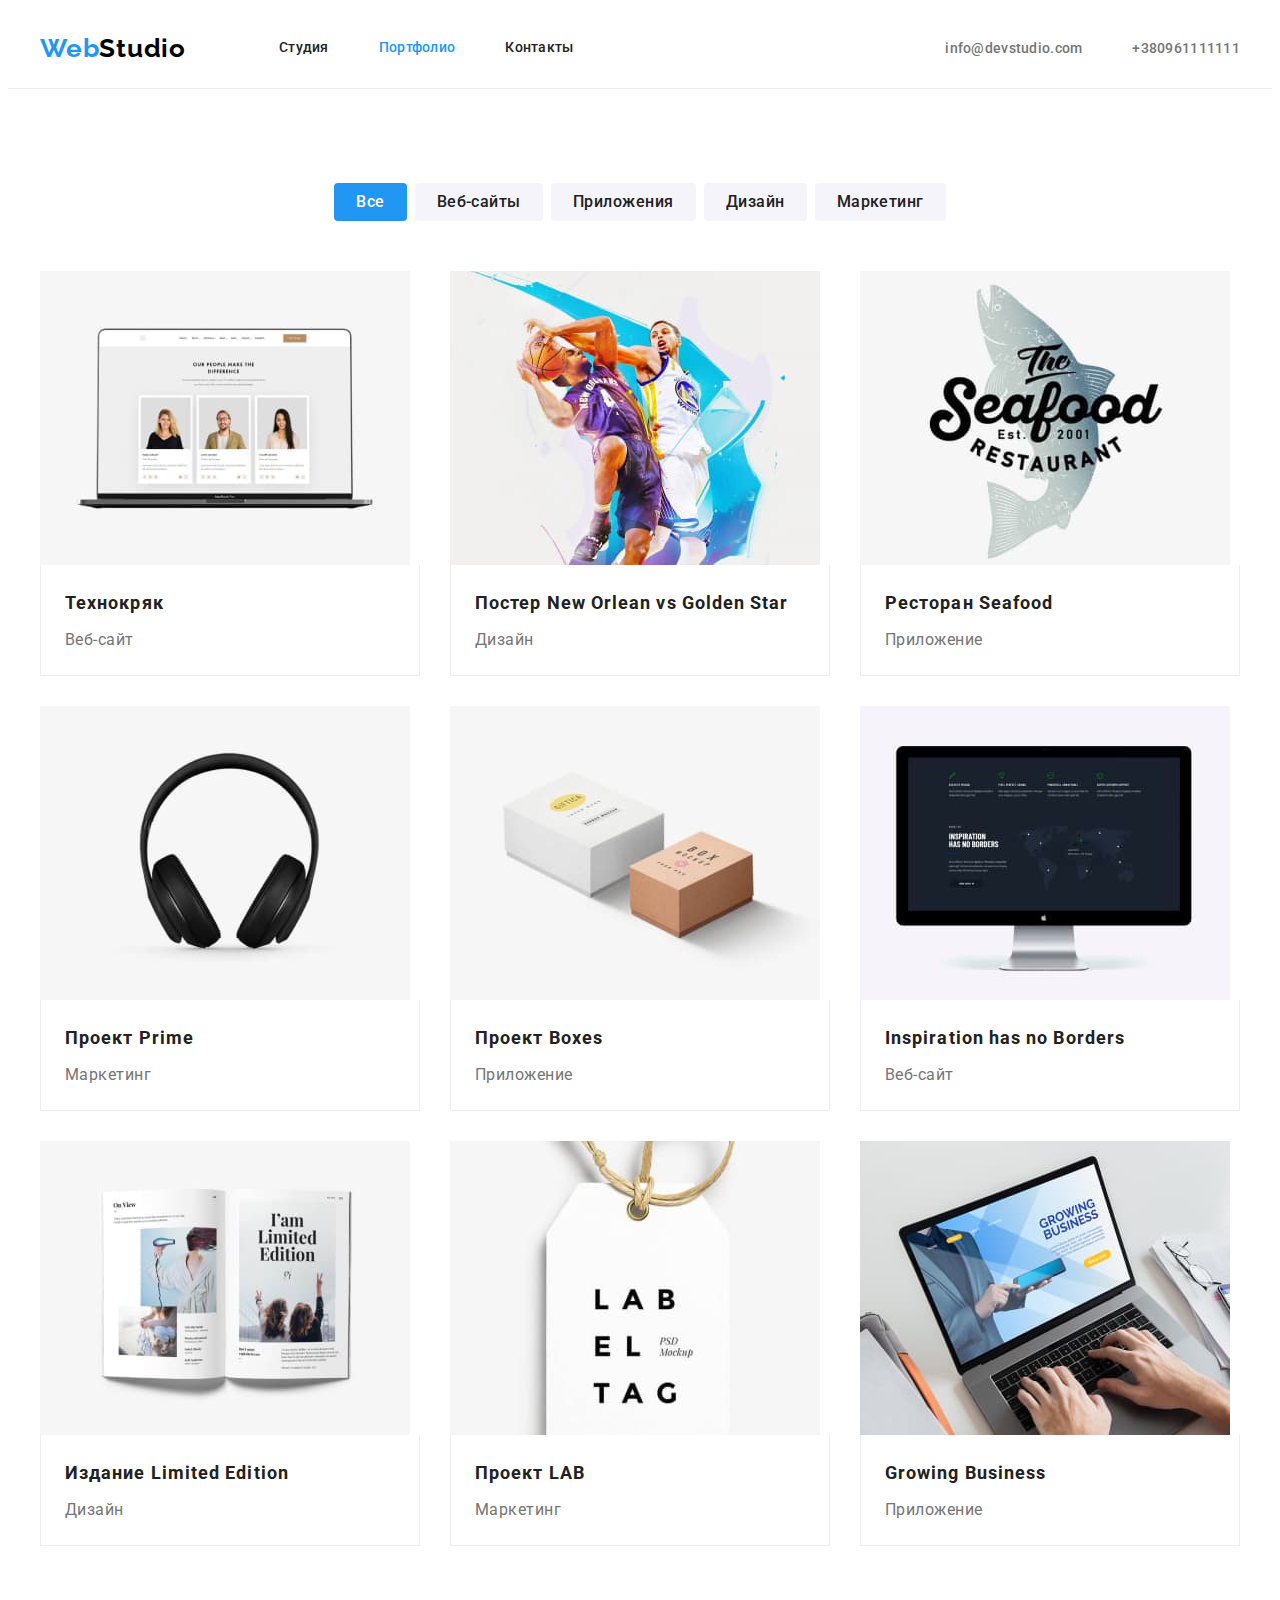
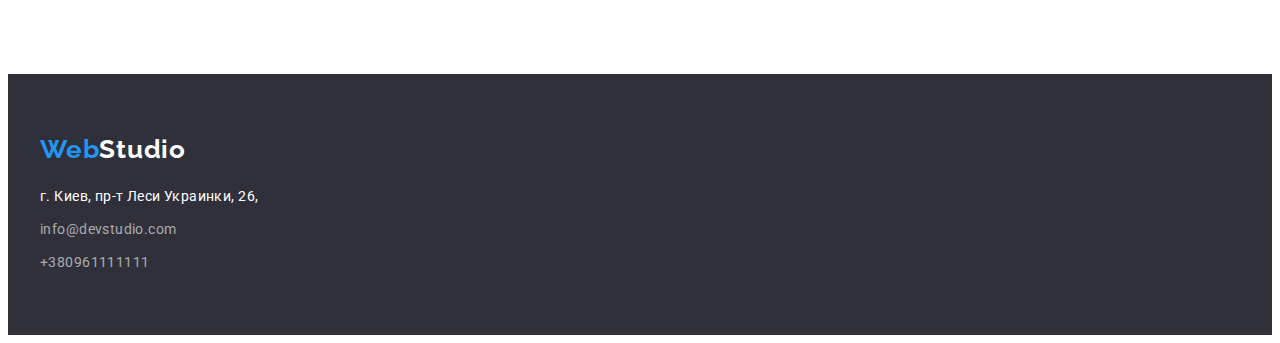
==== commit 907fdea4: "Correct homework 3" ====
--- a/portfolio.html
+++ b/portfolio.html
@@ -185,13 +185,13 @@
     </main>
     <footer class="footer section section-footer">
       <div class="container">
-        <a href="./index.html" class="logo" lang="en"
+        <a href="./index.html" class="logo-foot" lang="en"
           >Web<span class="logo-footer">Studio</span>
         </a>
         <address class="footer-address">
           <ul class="footer-contacts list-item">
-            <li><a href="" class="footer-add">г. Киев, пр-т Леси Украинки, 26,</a> <br /></li>
-            <li>
+            <li class="footer-item"><a href="" class="footer-add">г. Киев, пр-т Леси Украинки, 26,</a> <br /></li>
+            <li class="footer-item">
               <a href="mailto:info@devstudio.com" class="footer-mail">info@devstudio.com</a>
             </li>
             <li><a href="tel:+380961111111" class="footer-tel">+380961111111</a></li>
--- a/css/styles.css
+++ b/css/styles.css
@@ -54,6 +54,8 @@
 
 img {
   display: block;
+  max-width: 100%;
+  height: auto;
 }
 
 body {
@@ -88,6 +90,8 @@
 
 .logo {
   display: block;
+  padding-top: 24px;
+  padding-bottom: 24px;
   margin-right: 93px;
   color: var(--main-logo);
   font-family: 'Raleway', sans-serif;
@@ -125,6 +129,8 @@
 
 .nav-tel,
 .nav-mail {
+  padding-top: 32px;
+  padding-bottom: 32px;
   text-decoration: none;
   color: var(--text-color);
   font-weight: 500;
